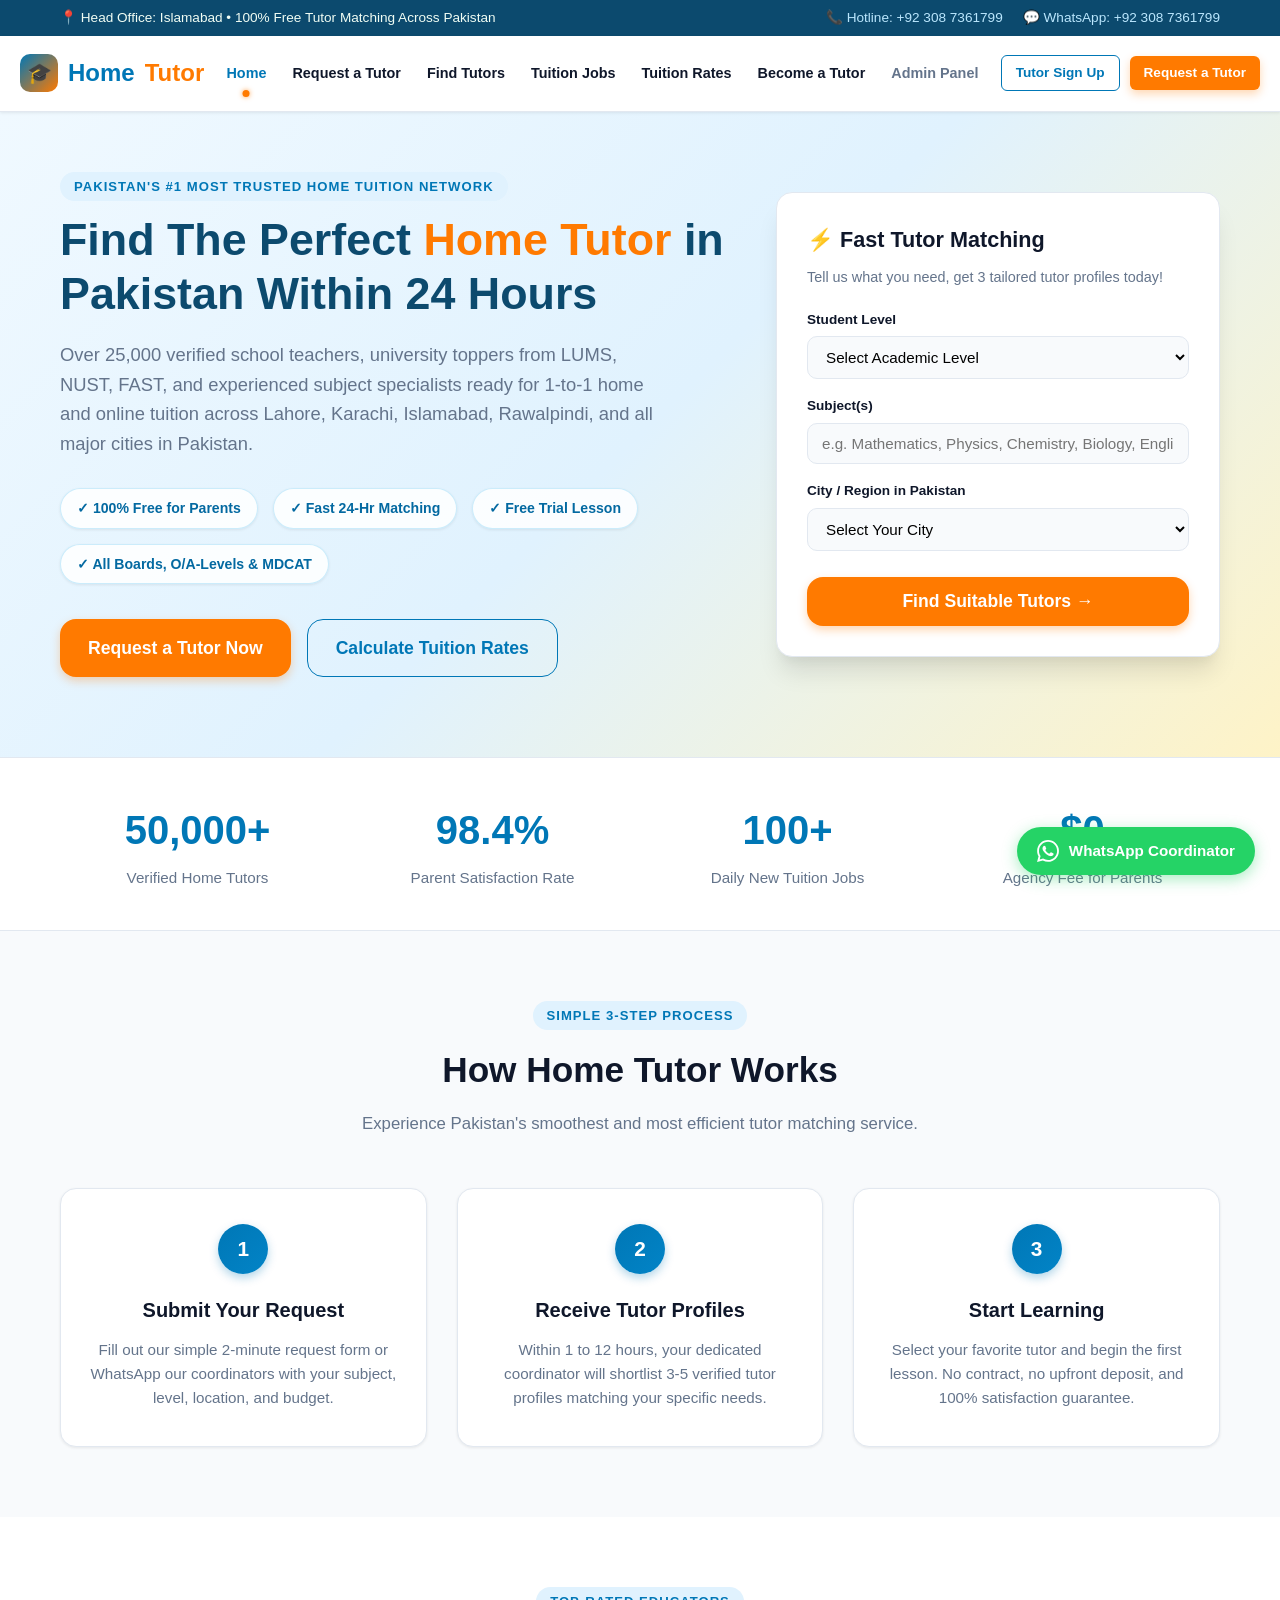
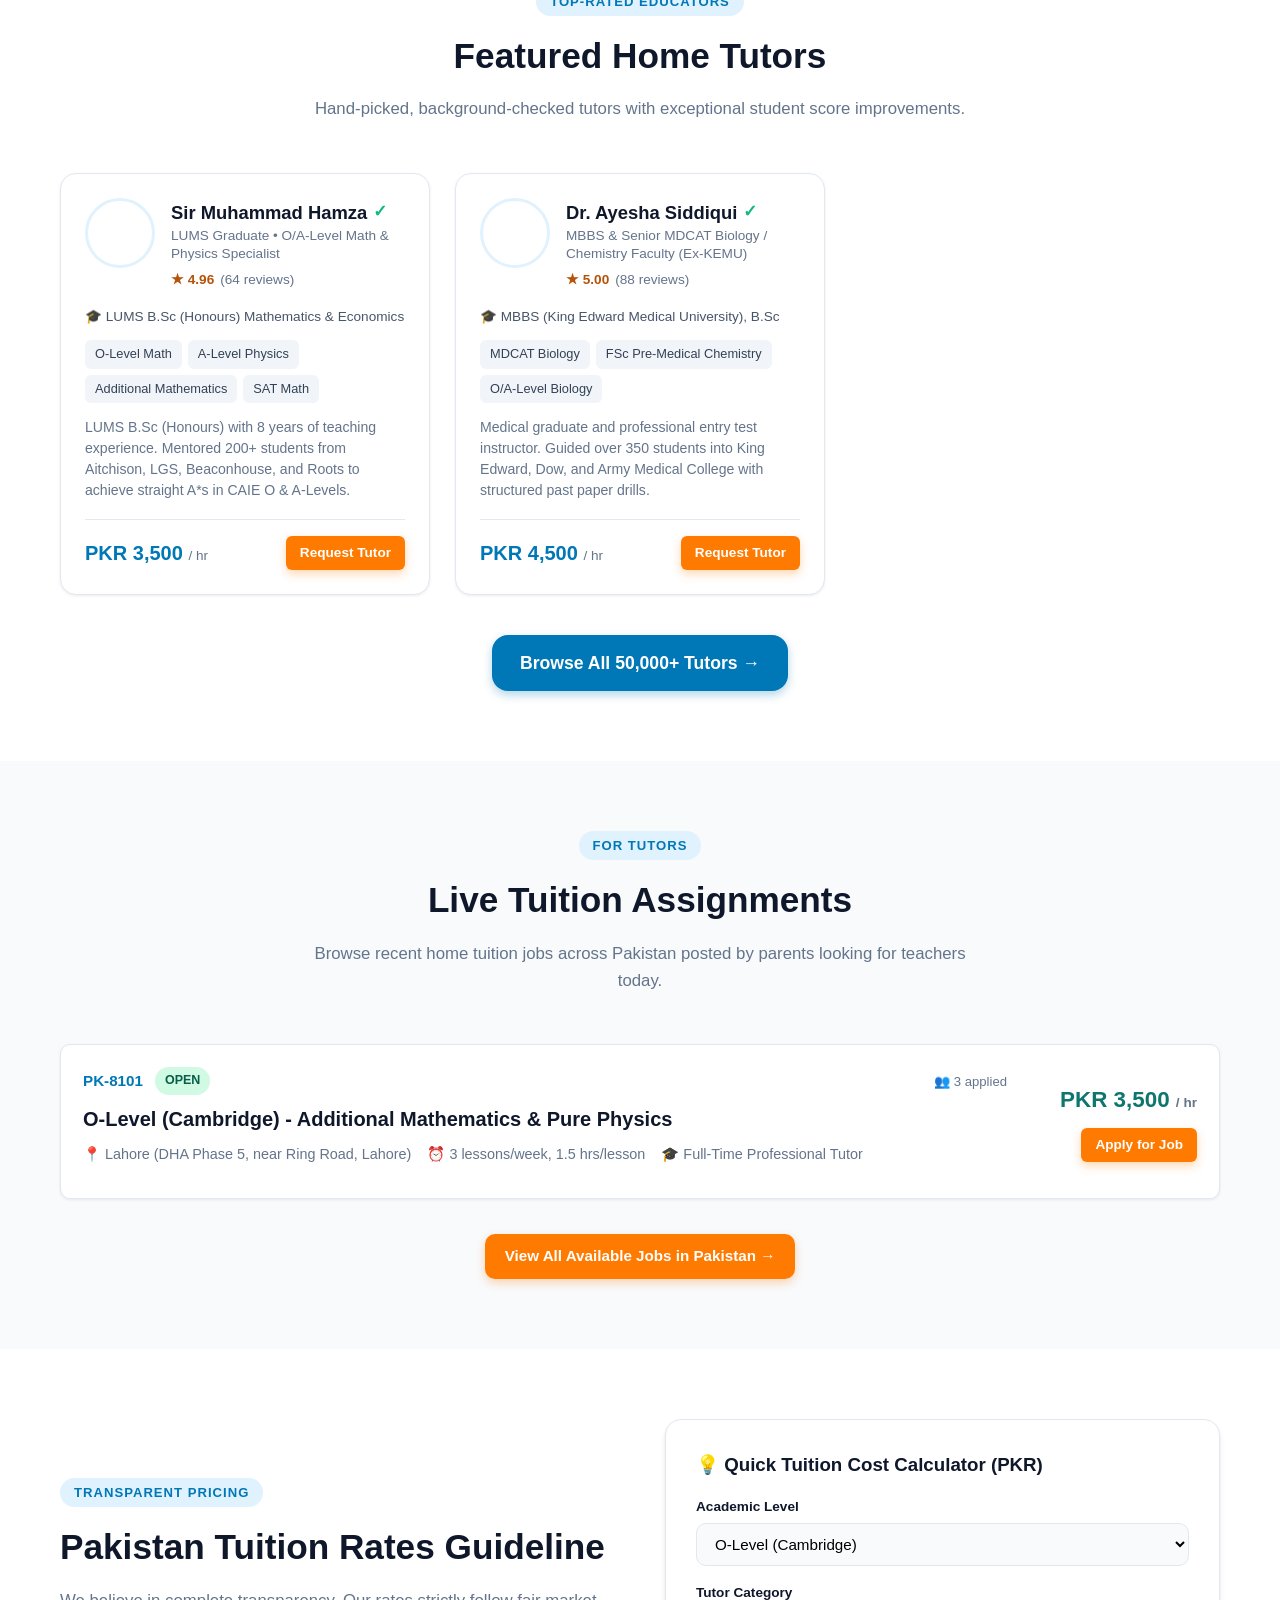
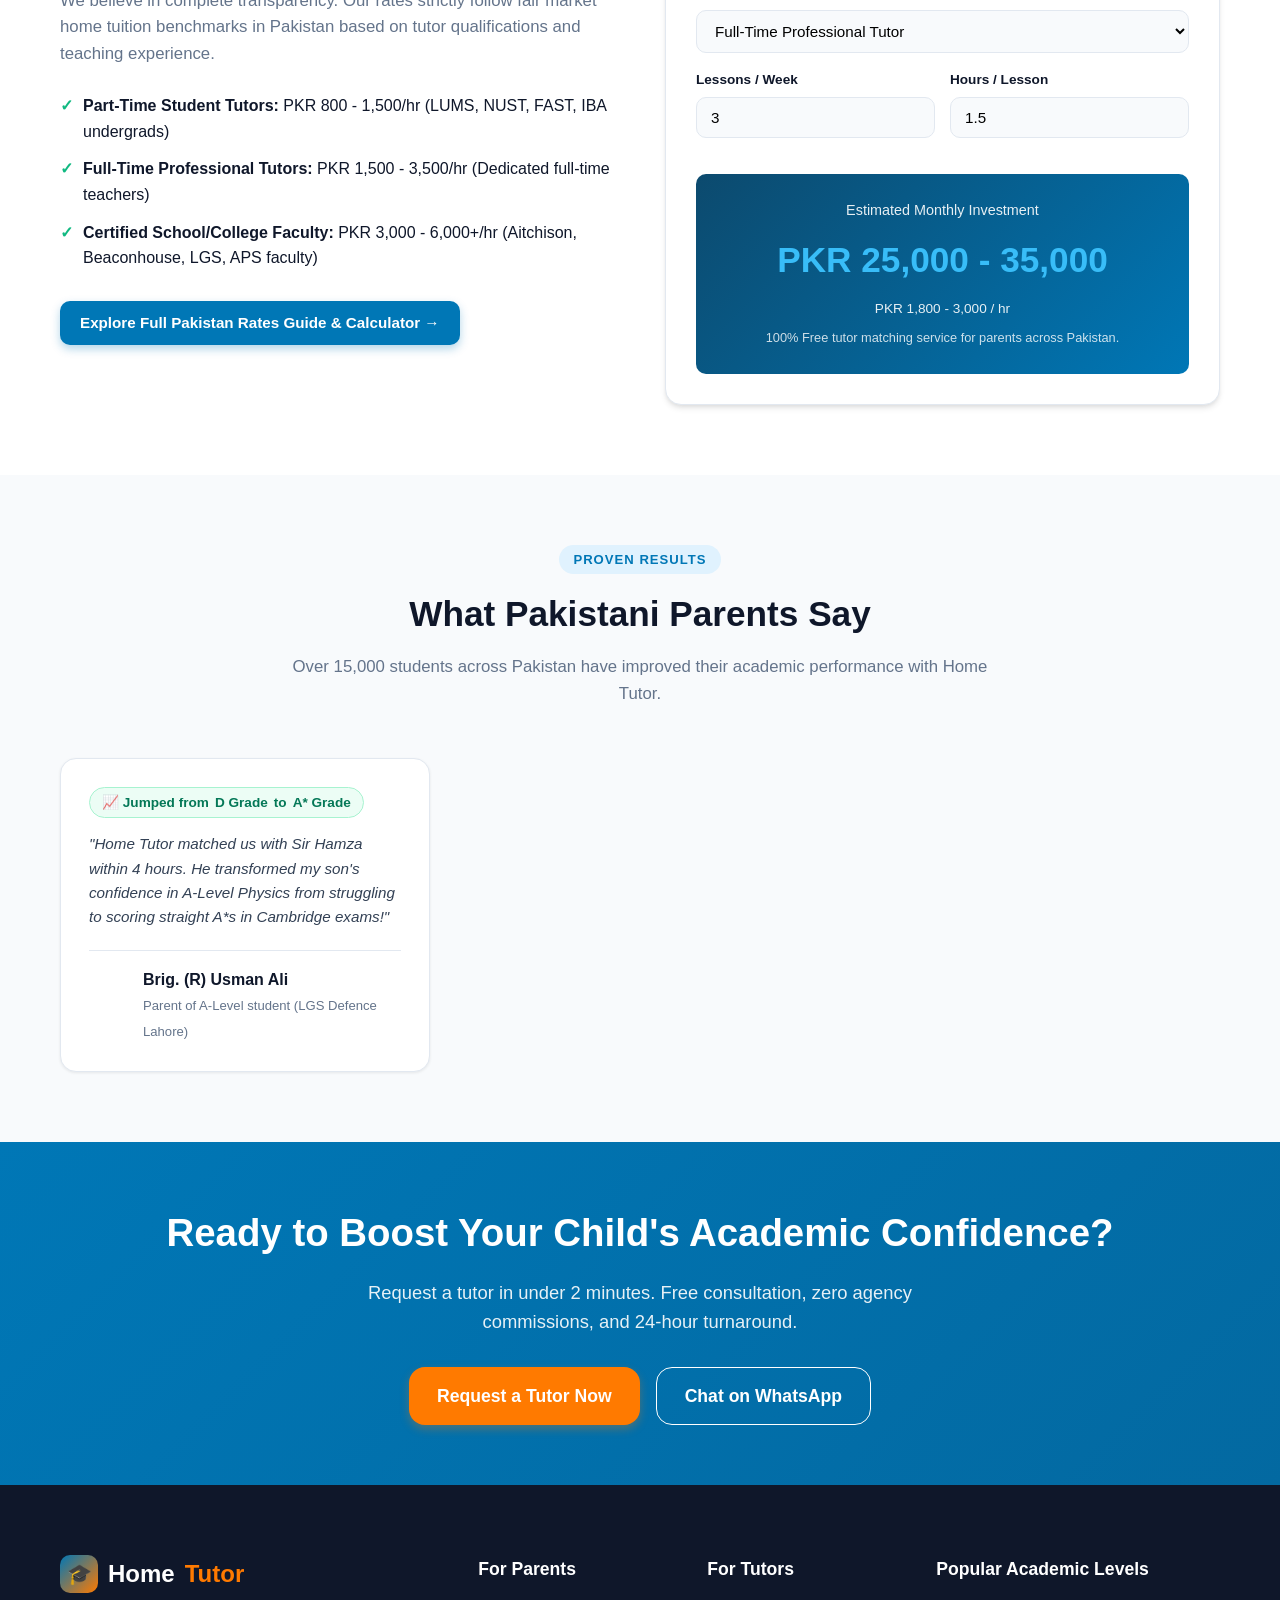
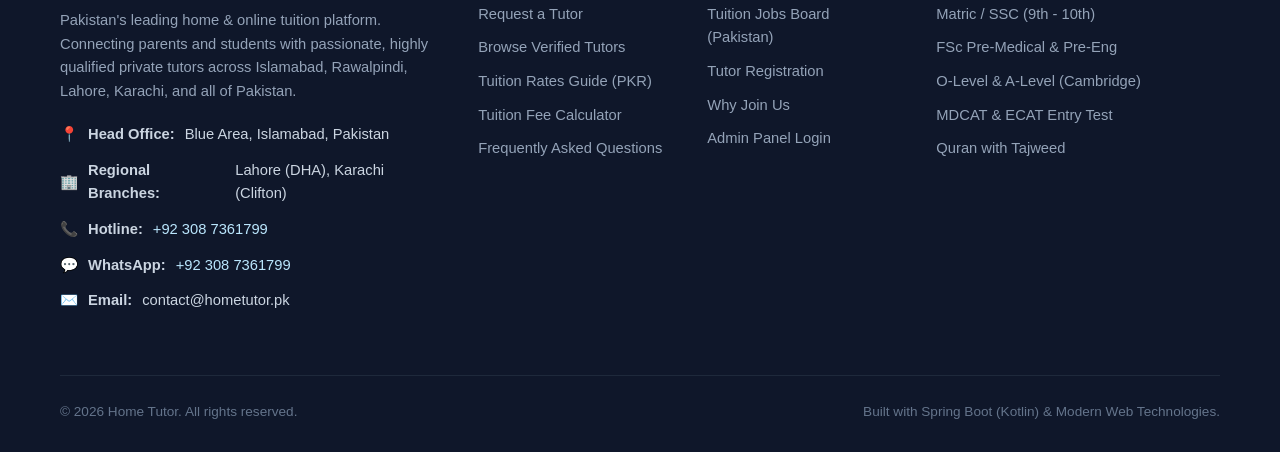
==== index.html @ 40a8350a "intial commit" ====
<!DOCTYPE html>
<html lang="en">
<head>
  <meta charset="UTF-8">
  <meta name="viewport" content="width=device-width, initial-scale=1.0">
  <title>Home Tutor - Pakistan's Leading Home Tuition Platform</title>
  <link rel="stylesheet" href="css/style.css">
  <link rel="stylesheet" href="css/components.css">
  <link rel="stylesheet" href="css/responsive.css">
</head>
<body>

  <!-- Top Notification Bar -->
  <div class="top-bar">
    <div class="container">
      <div class="top-bar-left">
        <span>📍 Head Office: Islamabad • 100% Free Tutor Matching Across Pakistan</span>
      </div>
      <div class="top-bar-right">
        <a href="tel:+923087361799">📞 Hotline: +92 308 7361799</a>
        <a href="https://wa.me/923087361799" target="_blank">💬 WhatsApp: +92 308 7361799</a>
      </div>
    </div>
  </div>

  <!-- Navigation -->
  <nav class="navbar">
    <div class="container">
      <a href="index.html" class="logo">
        <div class="logo-icon">🎓</div>
        Home <span>Tutor</span>
      </a>

      <ul class="nav-menu">
        <li><a href="index.html" class="nav-link active">Home</a></li>
        <li><a href="request-tutor.html" class="nav-link">Request a Tutor</a></li>
        <li><a href="tutors.html" class="nav-link">Find Tutors</a></li>
        <li><a href="assignments.html" class="nav-link">Tuition Jobs</a></li>
        <li><a href="rates.html" class="nav-link">Tuition Rates</a></li>
        <li><a href="become-tutor.html" class="nav-link">Become a Tutor</a></li>
        <li><a href="admin.html" class="nav-link" style="color: #64748b;">Admin Panel</a></li>
        <li class="nav-actions-mobile">
          <a href="request-tutor.html" class="btn btn-primary btn-block">Request a Tutor (Free)</a>
        </li>
      </ul>

      <div class="nav-actions">
        <a href="become-tutor.html" class="btn btn-outline btn-sm">Tutor Sign Up</a>
        <a href="request-tutor.html" class="btn btn-primary btn-sm">Request a Tutor</a>
      </div>

      <button class="hamburger" aria-label="Toggle navigation">
        <span></span>
        <span></span>
        <span></span>
      </button>
    </div>
  </nav>

  <!-- Hero Section -->
  <header class="hero">
    <div class="container">
      <div class="hero-content">
        <div class="section-tag">Pakistan's #1 Most Trusted Home Tuition Network</div>
        <h1>Find The Perfect <mark>Home Tutor</mark> in Pakistan Within 24 Hours</h1>
        <p class="hero-subtitle">
          Over 25,000 verified school teachers, university toppers from LUMS, NUST, FAST, and experienced subject specialists ready for 1-to-1 home and online tuition across Lahore, Karachi, Islamabad, Rawalpindi, and all major cities in Pakistan.
        </p>

        <div class="hero-badges">
          <div class="hero-badge-item">✓ 100% Free for Parents</div>
          <div class="hero-badge-item">✓ Fast 24-Hr Matching</div>
          <div class="hero-badge-item">✓ Free Trial Lesson</div>
          <div class="hero-badge-item">✓ All Boards, O/A-Levels & MDCAT</div>
        </div>

        <div class="hero-actions">
          <a href="request-tutor.html" class="btn btn-primary btn-lg">Request a Tutor Now</a>
          <a href="rates.html" class="btn btn-outline btn-lg">Calculate Tuition Rates</a>
        </div>
      </div>

      <!-- Quick Request Form Widget -->
      <div class="hero-card">
        <h3>⚡ Fast Tutor Matching</h3>
        <p>Tell us what you need, get 3 tailored tutor profiles today!</p>
        
        <form action="request-tutor.html" method="GET">
          <div class="form-group">
            <label for="quickLevel">Student Level</label>
            <select id="quickLevel" name="level" class="form-control" required>
              <option value="" disabled selected>Select Academic Level</option>
              <option value="Primary (Class 1 - 5)">Primary (Class 1 - 5)</option>
              <option value="Middle (Class 6 - 8)">Middle (Class 6 - 8)</option>
              <option value="Matric / SSC (9th - 10th Class)">Matric / SSC (9th - 10th Class)</option>
              <option value="FSc / ICS / I.Com (11th - 12th)">FSc / ICS / I.Com (11th - 12th)</option>
              <option value="O-Level (Cambridge / Edexcel)">O-Level (Cambridge / Edexcel)</option>
              <option value="A-Level (Cambridge / Edexcel)">A-Level (Cambridge / Edexcel)</option>
              <option value="Entry Test (MDCAT / ECAT / NET)">Entry Test (MDCAT / ECAT / NET)</option>
              <option value="Quran, Tajweed & Islamic Studies">Quran, Tajweed & Islamic Studies</option>
            </select>
          </div>

          <div class="form-group">
            <label for="quickSubject">Subject(s)</label>
            <input type="text" id="quickSubject" name="subject" class="form-control" placeholder="e.g. Mathematics, Physics, Chemistry, Biology, English" required />
          </div>

          <div class="form-group">
            <label for="quickRegion">City / Region in Pakistan</label>
            <select id="quickRegion" name="region" class="form-control" required>
              <option value="" disabled selected>Select Your City</option>
              <option value="Lahore">Lahore (DHA, Gulberg, Johar Town, Model Town, Bahria)</option>
              <option value="Islamabad">Islamabad (F-6, F-7, F-8, F-10, F-11, DHA, Bahria)</option>
              <option value="Rawalpindi">Rawalpindi (Bahria Town, Saddar, Satellite Town, Westridge)</option>
              <option value="Karachi">Karachi (Clifton, DHA, Gulshan, PECHS, North Nazimabad)</option>
              <option value="Faisalabad">Faisalabad (Madina Town, Peoples Colony, Kohinoor)</option>
              <option value="Multan">Multan (Cantt, Bosan Road, Gulgasht)</option>
              <option value="Peshawar">Peshawar (Hayatabad, University Town, Cantt)</option>
              <option value="Online">Online Tuition (Anywhere in Pakistan / Overseas)</option>
            </select>
          </div>

          <button type="submit" class="btn btn-primary btn-block btn-lg" style="margin-top: 10px;">
            Find Suitable Tutors →
          </button>
        </form>
      </div>
    </div>
  </header>

  <!-- Statistics Counters -->
  <section class="stats-strip">
    <div class="container">
      <div class="stats-grid">
        <div class="stat-item">
          <h2>50,000+</h2>
          <p>Verified Home Tutors</p>
        </div>
        <div class="stat-item">
          <h2>98.4%</h2>
          <p>Parent Satisfaction Rate</p>
        </div>
        <div class="stat-item">
          <h2>100+</h2>
          <p>Daily New Tuition Jobs</p>
        </div>
        <div class="stat-item">
          <h2>$0</h2>
          <p>Agency Fee for Parents</p>
        </div>
      </div>
    </div>
  </section>

  <!-- How It Works Section -->
  <section class="section">
    <div class="container">
      <div class="section-header">
        <span class="section-tag">Simple 3-Step Process</span>
        <h2 class="section-title">How Home Tutor Works</h2>
        <p class="section-desc">Experience Pakistan's smoothest and most efficient tutor matching service.</p>
      </div>

      <div class="steps-grid">
        <div class="step-card">
          <div class="step-number">1</div>
          <h3>Submit Your Request</h3>
          <p>Fill out our simple 2-minute request form or WhatsApp our coordinators with your subject, level, location, and budget.</p>
        </div>

        <div class="step-card">
          <div class="step-number">2</div>
          <h3>Receive Tutor Profiles</h3>
          <p>Within 1 to 12 hours, your dedicated coordinator will shortlist 3-5 verified tutor profiles matching your specific needs.</p>
        </div>

        <div class="step-card">
          <div class="step-number">3</div>
          <h3>Start Learning</h3>
          <p>Select your favorite tutor and begin the first lesson. No contract, no upfront deposit, and 100% satisfaction guarantee.</p>
        </div>
      </div>
    </div>
  </section>

  <!-- Featured Top Tutors -->
  <section class="section" style="background: var(--bg-white);">
    <div class="container">
      <div class="section-header">
        <span class="section-tag">Top-Rated Educators</span>
        <h2 class="section-title">Featured Home Tutors</h2>
        <p class="section-desc">Hand-picked, background-checked tutors with exceptional student score improvements.</p>
      </div>

      <div class="tutor-grid" id="tutorsGrid">
        <!-- Loaded dynamically from api.js / Spring Boot backend -->
      </div>

      <div style="text-align: center; margin-top: 40px;">
        <a href="tutors.html" class="btn btn-blue btn-lg">Browse All 50,000+ Tutors →</a>
      </div>
    </div>
  </section>

  <!-- Live Tuition Assignments Preview -->
  <section class="section">
    <div class="container">
      <div class="section-header">
        <span class="section-tag">For Tutors</span>
        <h2 class="section-title">Live Tuition Assignments</h2>
        <p class="section-desc">Browse recent home tuition jobs across Pakistan posted by parents looking for teachers today.</p>
      </div>

      <div class="assignment-grid" id="assignmentsContainer">
        <!-- Loaded dynamically from api.js / Spring Boot backend -->
      </div>

      <div style="text-align: center; margin-top: 35px;">
        <a href="assignments.html" class="btn btn-primary">View All Available Jobs in Pakistan →</a>
      </div>
    </div>
  </section>

  <!-- Tuition Rates Overview & Calculator Promo -->
  <section class="section" style="background: var(--bg-white);">
    <div class="container">
      <div style="display: grid; grid-template-columns: 1fr 1fr; gap: 50px; align-items: center;">
        <div>
          <span class="section-tag">Transparent Pricing</span>
          <h2 class="section-title" style="text-align: left;">Pakistan Tuition Rates Guideline</h2>
          <p class="section-desc" style="text-align: left; margin-bottom: 25px;">
            We believe in complete transparency. Our rates strictly follow fair market home tuition benchmarks in Pakistan based on tutor qualifications and teaching experience.
          </p>
          <ul style="list-style: none; margin-bottom: 30px;">
            <li style="margin-bottom: 12px; display: flex; gap: 10px;">
              <span style="color: var(--accent-green); font-weight: bold;">✓</span>
              <div><strong>Part-Time Student Tutors:</strong> PKR 800 - 1,500/hr (LUMS, NUST, FAST, IBA undergrads)</div>
            </li>
            <li style="margin-bottom: 12px; display: flex; gap: 10px;">
              <span style="color: var(--accent-green); font-weight: bold;">✓</span>
              <div><strong>Full-Time Professional Tutors:</strong> PKR 1,500 - 3,500/hr (Dedicated full-time teachers)</div>
            </li>
            <li style="margin-bottom: 12px; display: flex; gap: 10px;">
              <span style="color: var(--accent-green); font-weight: bold;">✓</span>
              <div><strong>Certified School/College Faculty:</strong> PKR 3,000 - 6,000+/hr (Aitchison, Beaconhouse, LGS, APS faculty)</div>
            </li>
          </ul>
          <a href="rates.html" class="btn btn-blue">Explore Full Pakistan Rates Guide & Calculator →</a>
        </div>

        <div class="calc-card">
          <h3 style="margin-bottom: 16px;">💡 Quick Tuition Cost Calculator (PKR)</h3>
          <form id="rateCalcForm">
            <div class="form-group">
              <label>Academic Level</label>
              <select id="calcLevel" class="form-control">
                <option value="Primary (Class 1 - 5)">Primary (Class 1 - 5)</option>
                <option value="Middle (Class 6 - 8)">Middle (Class 6 - 8)</option>
                <option value="Matric / SSC (9th - 10th Class)">Matric / SSC (9th - 10th)</option>
                <option value="FSc / ICS / I.Com (11th - 12th)">FSc / ICS (11th - 12th)</option>
                <option value="O-Level (Cambridge / Edexcel)" selected>O-Level (Cambridge)</option>
                <option value="A-Level (Cambridge / Edexcel)">A-Level (Cambridge)</option>
                <option value="Entry Test (MDCAT / ECAT / NET)">Entry Test (MDCAT / ECAT)</option>
              </select>
            </div>

            <div class="form-group">
              <label>Tutor Category</label>
              <select id="calcTutorType" class="form-control">
                <option value="PART_TIME">Part-Time / Student Tutor (LUMS/NUST)</option>
                <option value="FULL_TIME" selected>Full-Time Professional Tutor</option>
                <option value="MOE_EX_CURRENT">Certified School/College Teacher</option>
              </select>
            </div>

            <div style="display: grid; grid-template-columns: 1fr 1fr; gap: 15px;">
              <div class="form-group">
                <label>Lessons / Week</label>
                <input type="number" id="calcLessons" class="form-control" value="3" min="1" max="7" />
              </div>
              <div class="form-group">
                <label>Hours / Lesson</label>
                <input type="number" id="calcHours" class="form-control" value="1.5" step="0.5" min="1" max="4" />
              </div>
            </div>

            <div class="calc-result-box">
              <div style="font-size: 0.9rem; opacity: 0.9;">Estimated Monthly Investment</div>
              <div class="calc-price" id="resMonthlyCost">PKR 25,000 - 35,000</div>
              <div style="font-size: 0.85rem; opacity: 0.9;" id="resHourlyRate">Hourly: PKR 2,000 - 3,000 / hr</div>
              <div style="font-size: 0.8rem; margin-top: 8px; opacity: 0.8;" id="resRecommendation">100% Free tutor matching service for parents across Pakistan.</div>
            </div>
          </form>
        </div>
      </div>
    </div>
  </section>

  <!-- Testimonials Section -->
  <section class="section">
    <div class="container">
      <div class="section-header">
        <span class="section-tag">Proven Results</span>
        <h2 class="section-title">What Pakistani Parents Say</h2>
        <p class="section-desc">Over 15,000 students across Pakistan have improved their academic performance with Home Tutor.</p>
      </div>

      <div class="testimonial-grid" id="testimonialsContainer">
        <!-- Rendered dynamically -->
      </div>
    </div>
  </section>

  <!-- Call to action banner -->
  <section class="cta-banner">
    <div class="container">
      <h2>Ready to Boost Your Child's Academic Confidence?</h2>
      <p>Request a tutor in under 2 minutes. Free consultation, zero agency commissions, and 24-hour turnaround.</p>
      <div class="btn-group">
        <a href="request-tutor.html" class="btn btn-primary btn-lg">Request a Tutor Now</a>
        <a href="https://wa.me/923087361799" target="_blank" class="btn btn-outline btn-lg" style="color: white; border-color: white;">Chat on WhatsApp</a>
      </div>
    </div>
  </section>

  <!-- Footer -->
  <footer>
    <div class="container">
      <div class="footer-grid">
        <div class="footer-col">
          <a href="index.html" class="logo" style="color: white; margin-bottom: 16px;">
            <div class="logo-icon">🎓</div>
            Home <span>Tutor</span>
          </a>
          <p style="color: #94a3b8; margin-bottom: 20px;">
            Pakistan's leading home & online tuition platform. Connecting parents and students with passionate, highly qualified private tutors across Islamabad, Rawalpindi, Lahore, Karachi, and all of Pakistan.
          </p>
          <div class="footer-contact-info">
            <p>📍 <strong>Head Office:</strong> Blue Area, Islamabad, Pakistan</p>
            <p>🏢 <strong>Regional Branches:</strong> Lahore (DHA), Karachi (Clifton)</p>
            <p>📞 <strong>Hotline:</strong> <a href="tel:+923087361799" style="color: #bae6fd;">+92 308 7361799</a></p>
            <p>💬 <strong>WhatsApp:</strong> <a href="https://wa.me/923087361799" target="_blank" style="color: #bae6fd;">+92 308 7361799</a></p>
            <p>✉️ <strong>Email:</strong> contact@hometutor.pk</p>
          </div>
        </div>

        <div class="footer-col">
          <h4>For Parents</h4>
          <ul>
            <li><a href="request-tutor.html">Request a Tutor</a></li>
            <li><a href="tutors.html">Browse Verified Tutors</a></li>
            <li><a href="rates.html">Tuition Rates Guide (PKR)</a></li>
            <li><a href="rates.html">Tuition Fee Calculator</a></li>
            <li><a href="index.html#faq">Frequently Asked Questions</a></li>
          </ul>
        </div>

        <div class="footer-col">
          <h4>For Tutors</h4>
          <ul>
            <li><a href="assignments.html">Tuition Jobs Board (Pakistan)</a></li>
            <li><a href="become-tutor.html">Tutor Registration</a></li>
            <li><a href="become-tutor.html#benefits">Why Join Us</a></li>
            <li><a href="admin.html">Admin Panel Login</a></li>
          </ul>
        </div>

        <div class="footer-col">
          <h4>Popular Academic Levels</h4>
          <ul>
            <li><a href="tutors.html?level=Matric">Matric / SSC (9th - 10th)</a></li>
            <li><a href="tutors.html?level=FSc">FSc Pre-Medical & Pre-Eng</a></li>
            <li><a href="tutors.html?level=O-Level">O-Level & A-Level (Cambridge)</a></li>
            <li><a href="tutors.html?level=MDCAT">MDCAT & ECAT Entry Test</a></li>
            <li><a href="tutors.html?level=Quran">Quran with Tajweed</a></li>
          </ul>
        </div>
      </div>

      <div class="footer-bottom">
        <p>&copy; 2026 Home Tutor. All rights reserved.</p>
        <p>Built with Spring Boot (Kotlin) & Modern Web Technologies.</p>
      </div>
    </div>
  </footer>

  <!-- Floating WhatsApp CTA -->
  <a href="https://wa.me/923087361799" target="_blank" class="whatsapp-float" title="Chat with Tuition Coordinator">
    <svg width="22" height="22" viewBox="0 0 24 24" fill="currentColor">
      <path d="M.057 24l1.687-6.163c-1.041-1.804-1.588-3.849-1.587-5.946.003-6.556 5.338-11.891 11.893-11.891 3.181.001 6.167 1.24 8.413 3.488 2.245 2.248 3.481 5.236 3.48 8.414-.003 6.557-5.338 11.892-11.893 11.892-1.99-.001-3.951-.5-5.688-1.448l-6.305 1.654zm6.597-3.807c1.676.995 3.276 1.591 5.392 1.592 5.448 0 9.886-4.434 9.889-9.885.002-5.462-4.415-9.89-9.881-9.892-5.452 0-9.887 4.434-9.889 9.884-.001 2.225.651 3.891 1.746 5.634l-.999 3.648 3.742-.981zm11.387-5.464c-.074-.124-.272-.198-.57-.347-.297-.149-1.758-.868-2.031-.967-.272-.099-.47-.149-.669.149-.198.297-.768.967-.941 1.165-.173.198-.347.223-.644.074-.297-.149-1.255-.462-2.39-1.475-.883-.788-1.48-1.761-1.653-2.059-.173-.297-.018-.458.13-.606.134-.133.297-.347.446-.521.151-.172.2-.296.3-.495.099-.198.05-.372-.025-.521-.075-.148-.669-1.611-.916-2.206-.242-.579-.487-.501-.669-.51l-.57-.01c-.198 0-.52.074-.792.372s-1.04 1.016-1.04 2.479 1.065 2.876 1.213 3.074c.149.198 2.095 3.2 5.076 4.487.709.306 1.263.489 1.694.626.712.226 1.36.194 1.872.118.571-.085 1.758-.719 2.006-1.413.248-.695.248-1.29.173-1.414z"/>
    </svg>
    <span>WhatsApp Coordinator</span>
  </a>

  <!-- Tutor Request Modal -->
  <div class="modal-overlay" id="tutorModal">
    <div class="modal-content">
      <button class="modal-close" aria-label="Close modal">×</button>
      <div style="display: flex; gap: 16px; align-items: center; margin-bottom: 20px;">
        <img id="modalTutorAvatar" src="" alt="Tutor" style="width: 60px; height: 60px; border-radius: 50%; object-fit: cover;" />
        <div>
          <h3 id="modalTutorName">Tutor Name</h3>
          <p id="modalTutorTitle" style="font-size: 0.85rem; color: var(--text-muted);"></p>
          <p id="modalTutorRate" style="font-weight: 700; color: var(--primary);"></p>
        </div>
      </div>

      <form id="modalRequestForm">
        <input type="hidden" id="modalTutorId" />
        <div class="form-group">
          <label>Your Name (Parent)</label>
          <input type="text" id="modalParentName" class="form-control" required placeholder="e.g. Mrs. Stephanie Tan" />
        </div>
        <div class="form-group">
          <label>Phone Number / WhatsApp</label>
          <input type="tel" id="modalParentPhone" class="form-control" required placeholder="e.g. +65 9123 4567" />
        </div>
        <div class="form-group">
          <label>Email Address</label>
          <input type="email" id="modalParentEmail" class="form-control" placeholder="e.g. parent@gmail.com" />
        </div>
        <div style="display: grid; grid-template-columns: 1fr 1fr; gap: 12px;">
          <div class="form-group">
            <label>Student Level</label>
            <input type="text" id="modalStudentLevel" class="form-control" required placeholder="e.g. Secondary 3" />
          </div>
          <div class="form-group">
            <label>Subject</label>
            <input type="text" id="modalSubjects" class="form-control" required placeholder="e.g. Pure Physics" />
          </div>
        </div>
        <div class="form-group">
          <label>City & Area in Pakistan</label>
          <input type="text" id="modalLocation" class="form-control" required placeholder="e.g. DHA Phase 5, Lahore or F-10, Islamabad" />
        </div>
        <button type="submit" class="btn btn-primary btn-block btn-lg" style="margin-top: 15px;">
          Confirm & Request Tutor
        </button>
      </form>
    </div>
  </div>

  <script src="js/api.js"></script>
  <script src="js/main.js"></script>
  <script src="js/rates.js"></script>
  <script>
    document.addEventListener('DOMContentLoaded', async () => {
      // Load featured tutors (first 3) with XSS escaping
      const tutors = await api.getTutors();
      const featured = tutors.slice(0, 3);
      const container = document.getElementById('tutorsGrid');
      if (container) {
        container.innerHTML = featured.map(tutor => `
          <div class="tutor-card">
            <div class="tutor-header">
              <img src="${escapeHtml(tutor.avatarUrl)}" alt="${escapeHtml(tutor.name)}" class="tutor-avatar" onerror="this.src='https://images.unsplash.com/photo-1534528741775-53994a69daeb?auto=format&fit=crop&w=400&q=80'" />
              <div class="tutor-info">
                <h3>${escapeHtml(tutor.name)} ${tutor.verified ? '<span class="verified-icon">✓</span>' : ''}</h3>
                <p class="tutor-title">${escapeHtml(tutor.title)}</p>
                <div class="tutor-rating">
                  <span>★ ${Number(tutor.rating).toFixed(2)}</span>
                  <span style="color: var(--text-muted); font-weight: normal;">(${Number(tutor.reviewCount)} reviews)</span>
                </div>
              </div>
            </div>
            <div style="font-size: 0.85rem; color: #475569; margin-bottom: 12px;">
              🎓 ${escapeHtml(tutor.education)}
            </div>
            <div class="tutor-tags">
              ${tutor.subjects.map(s => `<span class="tutor-tag">${escapeHtml(s)}</span>`).join('')}
            </div>
            <p class="tutor-bio">${escapeHtml(tutor.bio)}</p>
            <div class="tutor-footer">
              <div class="tutor-rate">PKR ${Number(tutor.hourlyRate).toLocaleString()} <span>/ hr</span></div>
              <a href="request-tutor.html?tutor=${Number(tutor.id)}" class="btn btn-primary btn-sm">Request Tutor</a>
            </div>
          </div>
        `).join('');
      }

      // Load 3 recent assignments with XSS escaping
      const assignments = await api.getAssignments();
      const recentJobs = assignments.slice(0, 3);
      const jobContainer = document.getElementById('assignmentsContainer');
      if (jobContainer) {
        jobContainer.innerHTML = recentJobs.map(a => `
          <div class="assignment-card">
            <div class="assignment-main">
              <div class="assignment-header">
                <span class="assignment-code">${escapeHtml(a.code)}</span>
                <span class="badge badge-green">OPEN</span>
                <span style="font-size: 0.82rem; color: var(--text-muted); margin-left: auto;">
                  👥 ${Number(a.applicationsCount || 0)} applied
                </span>
              </div>
              <h3 class="assignment-title">${escapeHtml(a.level)} - ${escapeHtml(a.subject)}</h3>
              <div class="assignment-details">
                <div class="assignment-detail-item">📍 ${escapeHtml(a.region)} (${escapeHtml(a.locationDetail || 'Near Main Area')})</div>
                <div class="assignment-detail-item">⏰ ${escapeHtml(a.frequency)}</div>
                <div class="assignment-detail-item">🎓 ${escapeHtml(formatTutorType(a.preferredTutorType))}</div>
              </div>
            </div>
            <div class="assignment-action">
              <div class="assignment-rate-display">PKR ${Number(a.ratePerHour).toLocaleString()} <span style="font-size: 0.85rem; color: var(--text-muted);">/ hr</span></div>
              <a href="assignments.html" class="btn btn-primary btn-sm">Apply for Job</a>
            </div>
          </div>
        `).join('');
      }

      // Load Testimonials with XSS escaping
      const reviews = await api.getTestimonials();
      const testContainer = document.getElementById('testimonialsContainer');
      if (testContainer) {
        testContainer.innerHTML = reviews.map(r => `
          <div class="testimonial-card">
            <div class="grade-jump-pill">
              📈 Jumped from <strong>${escapeHtml(r.beforeGrade)}</strong> to <strong>${escapeHtml(r.afterGrade)}</strong>
            </div>
            <p class="review-quote">"${escapeHtml(r.reviewText)}"</p>
            <div class="reviewer-profile">
              <img src="${escapeHtml(r.avatarUrl)}" alt="${escapeHtml(r.clientName)}" class="reviewer-avatar" onerror="this.src='https://images.unsplash.com/photo-1544005313-94ddf0286df2?auto=format&fit=crop&w=200&q=80'" />
              <div>
                <strong style="color: var(--text-dark); display: block;">${escapeHtml(r.clientName)}</strong>
                <span style="font-size: 0.82rem; color: var(--text-muted);">${escapeHtml(r.role)}</span>
              </div>
            </div>
          </div>
        `).join('');
      }
    });
  </script>
</body>
</html>
---- css/style.css ----
/* SmileTutor-inspired Home Tuition Agency Stylesheet */
:root {
  --primary: #0077b6;
  --primary-hover: #023e8a;
  --primary-light: #e0f2fe;
  --secondary: #ff7a00;
  --secondary-hover: #e06900;
  --accent-green: #10b981;
  --accent-green-light: #d1fae5;
  --accent-yellow: #f59e0b;
  --text-dark: #0f172a;
  --text-muted: #64748b;
  --text-light: #94a3b8;
  --bg-white: #ffffff;
  --bg-light: #f8fafc;
  --bg-alt: #f1f5f9;
  --border-color: #e2e8f0;
  --shadow-sm: 0 1px 3px rgba(0, 0, 0, 0.08);
  --shadow-md: 0 4px 6px -1px rgba(0, 0, 0, 0.1), 0 2px 4px -1px rgba(0, 0, 0, 0.06);
  --shadow-lg: 0 10px 15px -3px rgba(0, 0, 0, 0.1), 0 4px 6px -2px rgba(0, 0, 0, 0.05);
  --shadow-xl: 0 20px 25px -5px rgba(0, 0, 0, 0.1), 0 10px 10px -5px rgba(0, 0, 0, 0.04);
  --radius-sm: 6px;
  --radius-md: 10px;
  --radius-lg: 16px;
  --radius-full: 9999px;
  --transition: all 0.25s ease-in-out;
  --font-family: -apple-system, BlinkMacSystemFont, "Segoe UI", Roboto, "Helvetica Neue", Arial, sans-serif;
}

* {
  box-sizing: border-box;
  margin: 0;
  padding: 0;
}

body {
  font-family: var(--font-family);
  background-color: var(--bg-light);
  color: var(--text-dark);
  line-height: 1.6;
  -webkit-font-smoothing: antialiased;
}

a {
  color: var(--primary);
  text-decoration: none;
  transition: var(--transition);
}

a:hover {
  color: var(--primary-hover);
}

img {
  max-width: 100%;
  display: block;
}

.container {
  width: 100%;
  max-width: 1200px;
  margin: 0 auto;
  padding: 0 20px;
}

/* Top Notification / Hotline Bar */
.top-bar {
  background-color: #0c4a6e;
  color: #f0fdf4;
  font-size: 0.85rem;
  padding: 7px 0;
}

.top-bar .container {
  display: flex;
  justify-content: space-between;
  align-items: center;
  flex-wrap: wrap;
  gap: 10px;
}

.top-bar-left span {
  display: inline-flex;
  align-items: center;
  gap: 6px;
}

.top-bar-right {
  display: flex;
  align-items: center;
  gap: 20px;
}

.top-bar-right a {
  color: #bae6fd;
  display: inline-flex;
  align-items: center;
  gap: 6px;
}

.top-bar-right a:hover {
  color: #ffffff;
}

/* Main Navigation */
.navbar {
  background-color: var(--bg-white);
  border-bottom: 1px solid var(--border-color);
  position: sticky;
  top: 0;
  z-index: 100;
  box-shadow: var(--shadow-sm);
}

.navbar .container {
  display: flex;
  justify-content: space-between;
  align-items: center;
  height: 75px;
  max-width: 1280px;
}

.logo {
  display: flex;
  align-items: center;
  gap: 10px;
  font-size: 1.5rem;
  font-weight: 800;
  color: var(--primary);
  text-decoration: none;
}

.logo span {
  color: var(--secondary);
}

.logo-icon {
  width: 38px;
  height: 38px;
  background: linear-gradient(135deg, var(--primary) 0%, var(--secondary) 100%);
  border-radius: 10px;
  display: flex;
  align-items: center;
  justify-content: center;
  color: white;
  font-size: 1.25rem;
}

.nav-menu {
  display: flex;
  list-style: none;
  align-items: center;
  gap: 14px;
  white-space: nowrap;
  flex-wrap: nowrap;
}

.nav-menu li {
  white-space: nowrap;
  flex-shrink: 0;
}

.nav-link {
  position: relative;
  color: var(--text-dark);
  font-weight: 600;
  font-size: 0.90rem;
  padding: 8px 6px;
  white-space: nowrap;
  display: inline-flex;
  align-items: center;
  justify-content: center;
  text-decoration: none;
  transition: color var(--transition);
}

.nav-link:hover {
  color: var(--primary);
  background-color: transparent;
}

.nav-link.active {
  color: var(--primary);
  background-color: transparent;
  font-weight: 700;
}

/* Selected Tab Indication with Dot */
.nav-link.active::after {
  content: '';
  position: absolute;
  bottom: -4px;
  left: 50%;
  transform: translateX(-50%);
  width: 7px;
  height: 7px;
  background-color: var(--secondary);
  border-radius: 50%;
  box-shadow: 0 0 5px rgba(255, 122, 0, 0.7);
}

.nav-actions-mobile {
  display: none !important;
}

.nav-actions {
  display: flex;
  align-items: center;
  gap: 10px;
  white-space: nowrap;
  flex-shrink: 0;
}

/* Buttons */
.btn {
  display: inline-flex;
  align-items: center;
  justify-content: center;
  gap: 8px;
  font-weight: 600;
  font-size: 0.95rem;
  padding: 10px 20px;
  border-radius: var(--radius-md);
  border: none;
  cursor: pointer;
  transition: var(--transition);
  text-decoration: none;
}

.btn-primary {
  background-color: var(--secondary);
  color: white;
  box-shadow: 0 4px 10px rgba(255, 122, 0, 0.3);
}

.btn-primary:hover {
  background-color: var(--secondary-hover);
  color: white;
  transform: translateY(-2px);
  box-shadow: 0 6px 14px rgba(255, 122, 0, 0.4);
}

.btn-blue {
  background-color: var(--primary);
  color: white;
  box-shadow: 0 4px 10px rgba(0, 119, 182, 0.3);
}

.btn-blue:hover {
  background-color: var(--primary-hover);
  color: white;
  transform: translateY(-2px);
}

.btn-outline {
  background-color: transparent;
  color: var(--primary);
  border: 1.5px solid var(--primary);
}

.btn-outline:hover {
  background-color: var(--primary);
  color: white;
}

.btn-sm {
  padding: 6px 14px;
  font-size: 0.85rem;
  border-radius: var(--radius-sm);
}

.btn-lg {
  padding: 14px 28px;
  font-size: 1.1rem;
  border-radius: var(--radius-lg);
}

.btn-block {
  width: 100%;
}

/* Hero Section */
.hero {
  background: linear-gradient(135deg, #f0f9ff 0%, #e0f2fe 50%, #fef3c7 100%);
  padding: 60px 0 80px;
  position: relative;
  overflow: hidden;
}

.hero .container {
  display: grid;
  grid-template-columns: 1.2fr 0.8fr;
  gap: 50px;
  align-items: center;
}

.hero-content h1 {
  font-size: 2.8rem;
  font-weight: 800;
  color: #0c4a6e;
  line-height: 1.2;
  margin-bottom: 20px;
}

.hero-content h1 mark {
  background: transparent;
  color: var(--secondary);
  position: relative;
}

.hero-subtitle {
  font-size: 1.15rem;
  color: var(--text-muted);
  margin-bottom: 30px;
  max-width: 600px;
}

.hero-badges {
  display: flex;
  flex-wrap: wrap;
  gap: 15px;
  margin-bottom: 35px;
}

.hero-badge-item {
  display: inline-flex;
  align-items: center;
  gap: 8px;
  background: rgba(255, 255, 255, 0.85);
  padding: 8px 16px;
  border-radius: var(--radius-full);
  font-size: 0.88rem;
  font-weight: 600;
  color: #0369a1;
  box-shadow: var(--shadow-sm);
  border: 1px solid rgba(14, 165, 233, 0.2);
}

.hero-actions {
  display: flex;
  gap: 16px;
  flex-wrap: wrap;
}

/* Hero Card Widget (Quick Request Card) */
.hero-card {
  background: var(--bg-white);
  padding: 30px;
  border-radius: var(--radius-lg);
  box-shadow: var(--shadow-xl);
  border: 1px solid var(--border-color);
}

.hero-card h3 {
  font-size: 1.35rem;
  font-weight: 700;
  color: var(--text-dark);
  margin-bottom: 8px;
}

.hero-card p {
  color: var(--text-muted);
  font-size: 0.9rem;
  margin-bottom: 20px;
}

.form-group {
  margin-bottom: 16px;
}

.form-group label {
  display: block;
  font-size: 0.85rem;
  font-weight: 600;
  color: var(--text-dark);
  margin-bottom: 6px;
}

.form-control {
  width: 100%;
  padding: 11px 14px;
  font-size: 0.95rem;
  border: 1px solid var(--border-color);
  border-radius: var(--radius-md);
  outline: none;
  background-color: var(--bg-light);
  font-family: inherit;
  transition: var(--transition);
}

.form-control:focus {
  border-color: var(--primary);
  background-color: var(--bg-white);
  box-shadow: 0 0 0 3px rgba(0, 119, 182, 0.15);
}

select.form-control {
  cursor: pointer;
}

/* Section Header */
.section {
  padding: 70px 0;
}

.section-header {
  text-align: center;
  max-width: 700px;
  margin: 0 auto 50px;
}

.section-tag {
  display: inline-block;
  font-size: 0.82rem;
  font-weight: 700;
  text-transform: uppercase;
  letter-spacing: 1px;
  color: var(--primary);
  background-color: var(--primary-light);
  padding: 4px 14px;
  border-radius: var(--radius-full);
  margin-bottom: 12px;
}

.section-title {
  font-size: 2.2rem;
  font-weight: 800;
  color: var(--text-dark);
  margin-bottom: 12px;
}

.section-desc {
  font-size: 1.05rem;
  color: var(--text-muted);
}

/* Trust Stats Counters */
.stats-strip {
  background: var(--bg-white);
  border-top: 1px solid var(--border-color);
  border-bottom: 1px solid var(--border-color);
  padding: 40px 0;
}

.stats-grid {
  display: grid;
  grid-template-columns: repeat(4, 1fr);
  gap: 20px;
  text-align: center;
}

.stat-item h2 {
  font-size: 2.5rem;
  font-weight: 800;
  color: var(--primary);
  margin-bottom: 4px;
}

.stat-item p {
  font-size: 0.95rem;
  color: var(--text-muted);
  font-weight: 500;
}

/* How It Works Steps */
.steps-grid {
  display: grid;
  grid-template-columns: repeat(3, 1fr);
  gap: 30px;
  position: relative;
}

.step-card {
  background: var(--bg-white);
  padding: 35px 25px;
  border-radius: var(--radius-lg);
  border: 1px solid var(--border-color);
  text-align: center;
  position: relative;
  box-shadow: var(--shadow-sm);
  transition: var(--transition);
}

.step-card:hover {
  transform: translateY(-5px);
  box-shadow: var(--shadow-lg);
  border-color: var(--primary);
}

.step-number {
  width: 50px;
  height: 50px;
  background: linear-gradient(135deg, var(--primary) 0%, #0284c7 100%);
  color: white;
  border-radius: 50%;
  display: flex;
  align-items: center;
  justify-content: center;
  font-size: 1.3rem;
  font-weight: 800;
  margin: 0 auto 20px;
  box-shadow: 0 4px 10px rgba(0, 119, 182, 0.3);
}

.step-card h3 {
  font-size: 1.25rem;
  font-weight: 700;
  margin-bottom: 12px;
}

.step-card p {
  color: var(--text-muted);
  font-size: 0.95rem;
}

/* CTA Strip */
.cta-banner {
  background: linear-gradient(135deg, var(--primary) 0%, #0369a1 100%);
  color: white;
  padding: 60px 0;
  text-align: center;
}

.cta-banner h2 {
  font-size: 2.4rem;
  font-weight: 800;
  margin-bottom: 14px;
}

.cta-banner p {
  font-size: 1.15rem;
  opacity: 0.9;
  max-width: 650px;
  margin: 0 auto 30px;
}

.cta-banner .btn-group {
  display: flex;
  justify-content: center;
  gap: 16px;
}

/* Footer */
footer {
  background-color: #0f172a;
  color: #cbd5e1;
  padding: 70px 0 30px;
  font-size: 0.92rem;
}

.footer-grid {
  display: grid;
  grid-template-columns: 2fr 1fr 1fr 1.5fr;
  gap: 40px;
  margin-bottom: 50px;
}

.footer-col h4 {
  color: #ffffff;
  font-size: 1.1rem;
  margin-bottom: 20px;
  font-weight: 700;
}

.footer-col ul {
  list-style: none;
}

.footer-col ul li {
  margin-bottom: 10px;
}

.footer-col ul li a {
  color: #94a3b8;
}

.footer-col ul li a:hover {
  color: #ffffff;
  padding-left: 4px;
}

.footer-contact-info p {
  margin-bottom: 12px;
  display: flex;
  align-items: center;
  gap: 10px;
}

.footer-bottom {
  border-top: 1px solid #1e293b;
  padding-top: 25px;
  display: flex;
  justify-content: space-between;
  align-items: center;
  flex-wrap: wrap;
  gap: 15px;
  font-size: 0.85rem;
  color: #64748b;
}

/* WhatsApp Floating Button */
.whatsapp-float {
  position: fixed;
  bottom: 25px;
  right: 25px;
  background-color: #25d366;
  color: white;
  border-radius: 50px;
  padding: 12px 20px;
  font-weight: 700;
  font-size: 0.95rem;
  display: flex;
  align-items: center;
  gap: 10px;
  box-shadow: 0 4px 15px rgba(37, 211, 102, 0.4);
  z-index: 999;
  text-decoration: none;
  transition: var(--transition);
}

.whatsapp-float:hover {
  background-color: #1ebe5d;
  color: white;
  transform: scale(1.05);
}

/* Toast Notifications */
.toast-container {
  position: fixed;
  top: 20px;
  right: 20px;
  z-index: 9999;
  display: flex;
  flex-direction: column;
  gap: 10px;
}

.toast {
  background: white;
  padding: 16px 20px;
  border-radius: var(--radius-md);
  box-shadow: var(--shadow-lg);
  display: flex;
  align-items: center;
  gap: 12px;
  min-width: 300px;
  max-width: 420px;
  font-size: 0.92rem;
  border-left: 5px solid var(--primary);
  animation: slideIn 0.3s ease-out;
}

.toast.toast-success {
  border-left-color: var(--accent-green);
}

.toast.toast-error {
  border-left-color: #ef4444;
}

@keyframes slideIn {
  from {
    transform: translateX(100%);
    opacity: 0;
  }
  to {
    transform: translateX(0);
    opacity: 1;
  }
}
---- css/components.css ----
/* Reusable Components: Cards, Tables, Modals, Forms */

/* Badges */
.badge {
  display: inline-flex;
  align-items: center;
  gap: 5px;
  padding: 4px 10px;
  border-radius: var(--radius-full);
  font-size: 0.78rem;
  font-weight: 700;
  text-transform: uppercase;
}

.badge-blue {
  background-color: var(--primary-light);
  color: var(--primary);
}

.badge-green {
  background-color: var(--accent-green-light);
  color: #065f46;
}

.badge-orange {
  background-color: #ffedd5;
  color: #c2410c;
}

.badge-purple {
  background-color: #f3e8ff;
  color: #7e22ce;
}

/* Tutor Card */
.tutor-grid {
  display: grid;
  grid-template-columns: repeat(auto-fill, minmax(350px, 1fr));
  gap: 25px;
}

.tutor-card {
  background: var(--bg-white);
  border-radius: var(--radius-lg);
  border: 1px solid var(--border-color);
  padding: 24px;
  box-shadow: var(--shadow-sm);
  transition: var(--transition);
  display: flex;
  flex-direction: column;
}

.tutor-card:hover {
  transform: translateY(-4px);
  box-shadow: var(--shadow-lg);
  border-color: #bae6fd;
}

.tutor-header {
  display: flex;
  gap: 16px;
  margin-bottom: 16px;
}

.tutor-avatar {
  width: 70px;
  height: 70px;
  border-radius: 50%;
  object-fit: cover;
  border: 3px solid var(--primary-light);
  flex-shrink: 0;
}

.tutor-info h3 {
  font-size: 1.15rem;
  font-weight: 700;
  color: var(--text-dark);
  display: flex;
  align-items: center;
  gap: 6px;
}

.verified-icon {
  color: var(--accent-green);
  font-size: 1.05rem;
}

.tutor-title {
  font-size: 0.85rem;
  color: var(--text-muted);
  margin-bottom: 6px;
  line-height: 1.3;
}

.tutor-rating {
  display: flex;
  align-items: center;
  gap: 6px;
  font-size: 0.85rem;
  font-weight: 700;
  color: #b45309;
}

.tutor-tags {
  display: flex;
  flex-wrap: wrap;
  gap: 6px;
  margin-bottom: 14px;
}

.tutor-tag {
  background: var(--bg-alt);
  font-size: 0.8rem;
  padding: 4px 10px;
  border-radius: var(--radius-sm);
  color: #334155;
  font-weight: 500;
}

.tutor-bio {
  font-size: 0.88rem;
  color: var(--text-muted);
  line-height: 1.5;
  margin-bottom: 18px;
  flex-grow: 1;
}

.tutor-footer {
  display: flex;
  justify-content: space-between;
  align-items: center;
  border-top: 1px solid var(--border-color);
  padding-top: 16px;
  margin-top: auto;
}

.tutor-rate {
  font-size: 1.25rem;
  font-weight: 800;
  color: var(--primary);
}

.tutor-rate span {
  font-size: 0.85rem;
  font-weight: normal;
  color: var(--text-muted);
}

/* Tuition Assignment Cards (Job Board) */
.assignment-grid {
  display: flex;
  flex-direction: column;
  gap: 16px;
}

.assignment-card {
  background: var(--bg-white);
  border: 1px solid var(--border-color);
  border-radius: var(--radius-md);
  padding: 22px;
  box-shadow: var(--shadow-sm);
  transition: var(--transition);
  display: flex;
  justify-content: space-between;
  align-items: center;
  gap: 20px;
}

.assignment-card:hover {
  border-color: var(--primary);
  box-shadow: var(--shadow-md);
}

.assignment-main {
  flex-grow: 1;
}

.assignment-header {
  display: flex;
  align-items: center;
  gap: 12px;
  margin-bottom: 8px;
}

.assignment-code {
  font-weight: 800;
  font-size: 0.95rem;
  color: var(--primary);
}

.assignment-title {
  font-size: 1.25rem;
  font-weight: 700;
  color: var(--text-dark);
  margin-bottom: 8px;
}

.assignment-details {
  display: flex;
  flex-wrap: wrap;
  gap: 16px;
  font-size: 0.9rem;
  color: var(--text-muted);
  margin-bottom: 10px;
}

.assignment-detail-item {
  display: flex;
  align-items: center;
  gap: 6px;
}

.assignment-remarks {
  font-size: 0.88rem;
  color: #475569;
  background: var(--bg-light);
  padding: 8px 12px;
  border-radius: var(--radius-sm);
  border-left: 3px solid var(--primary);
}

.assignment-action {
  text-align: right;
  flex-shrink: 0;
  min-width: 170px;
}

.assignment-rate-display {
  font-size: 1.4rem;
  font-weight: 800;
  color: #0f766e;
  margin-bottom: 10px;
}

/* Tuition Rates Table */
.rates-table-wrapper {
  overflow-x: auto;
  background: var(--bg-white);
  border-radius: var(--radius-lg);
  border: 1px solid var(--border-color);
  box-shadow: var(--shadow-sm);
}

.rates-table {
  width: 100%;
  border-collapse: collapse;
  text-align: left;
}

.rates-table th {
  background: #0284c7;
  color: white;
  padding: 16px 20px;
  font-size: 0.95rem;
  font-weight: 700;
}

.rates-table td {
  padding: 16px 20px;
  border-bottom: 1px solid var(--border-color);
  font-size: 0.92rem;
}

.rates-table tr:last-child td {
  border-bottom: none;
}

.rates-table tr:hover {
  background-color: #f0f9ff;
}

.level-name-col {
  font-weight: 700;
  color: var(--text-dark);
}

/* Calculator Box */
.calc-card {
  background: var(--bg-white);
  border-radius: var(--radius-lg);
  border: 1px solid var(--border-color);
  padding: 30px;
  box-shadow: var(--shadow-md);
}

.calc-result-box {
  background: linear-gradient(135deg, #0c4a6e 0%, var(--primary) 100%);
  color: white;
  padding: 25px;
  border-radius: var(--radius-md);
  margin-top: 20px;
  text-align: center;
}

.calc-price {
  font-size: 2.2rem;
  font-weight: 800;
  color: #38bdf8;
  margin: 10px 0;
}

/* Testimonial Cards */
.testimonial-grid {
  display: grid;
  grid-template-columns: repeat(auto-fill, minmax(320px, 1fr));
  gap: 25px;
}

.testimonial-card {
  background: var(--bg-white);
  padding: 28px;
  border-radius: var(--radius-lg);
  border: 1px solid var(--border-color);
  box-shadow: var(--shadow-sm);
  display: flex;
  flex-direction: column;
}

.grade-jump-pill {
  display: inline-flex;
  align-items: center;
  gap: 6px;
  background: #ecfdf5;
  color: #047857;
  border: 1px solid #a7f3d0;
  font-size: 0.85rem;
  font-weight: 700;
  padding: 4px 12px;
  border-radius: var(--radius-full);
  margin-bottom: 14px;
  align-self: flex-start;
}

.review-quote {
  font-size: 0.95rem;
  color: #334155;
  line-height: 1.6;
  margin-bottom: 20px;
  font-style: italic;
  flex-grow: 1;
}

.reviewer-profile {
  display: flex;
  align-items: center;
  gap: 12px;
  border-top: 1px solid var(--border-color);
  padding-top: 16px;
}

.reviewer-avatar {
  width: 46px;
  height: 46px;
  border-radius: 50%;
  object-fit: cover;
}

/* Wizard / Multi-step Form */
.wizard-progress {
  display: flex;
  justify-content: space-between;
  margin-bottom: 35px;
  position: relative;
}

.wizard-progress::before {
  content: '';
  position: absolute;
  top: 50%;
  left: 0;
  right: 0;
  height: 3px;
  background-color: var(--border-color);
  transform: translateY(-50%);
  z-index: 1;
}

.wizard-step-indicator {
  position: relative;
  z-index: 2;
  background: var(--bg-white);
  padding: 0 10px;
  display: flex;
  flex-direction: column;
  align-items: center;
  gap: 6px;
}

.step-circle {
  width: 36px;
  height: 36px;
  border-radius: 50%;
  background: var(--bg-alt);
  color: var(--text-muted);
  display: flex;
  align-items: center;
  justify-content: center;
  font-weight: 700;
  font-size: 0.9rem;
  border: 2px solid var(--border-color);
  transition: var(--transition);
}

.wizard-step-indicator.active .step-circle {
  background: var(--primary);
  color: white;
  border-color: var(--primary);
}

.wizard-step-indicator.completed .step-circle {
  background: var(--accent-green);
  color: white;
  border-color: var(--accent-green);
}

.step-label {
  font-size: 0.8rem;
  font-weight: 600;
  color: var(--text-muted);
}

.wizard-step-indicator.active .step-label {
  color: var(--primary);
}

/* Modal Dialog */
.modal-overlay {
  position: fixed;
  top: 0;
  left: 0;
  right: 0;
  bottom: 0;
  background: rgba(15, 23, 42, 0.6);
  backdrop-filter: blur(4px);
  display: none;
  align-items: center;
  justify-content: center;
  z-index: 1000;
  padding: 20px;
}

.modal-overlay.open {
  display: flex;
}

.modal-content {
  background: white;
  border-radius: var(--radius-lg);
  width: 100%;
  max-width: 580px;
  max-height: 90vh;
  overflow-y: auto;
  box-shadow: var(--shadow-xl);
  padding: 30px;
  position: relative;
  animation: modalPop 0.25s ease-out;
}

@keyframes modalPop {
  from {
    opacity: 0;
    transform: scale(0.95);
  }
  to {
    opacity: 1;
    transform: scale(1);
  }
}

.modal-close {
  position: absolute;
  top: 20px;
  right: 20px;
  background: var(--bg-alt);
  border: none;
  width: 32px;
  height: 32px;
  border-radius: 50%;
  font-size: 1.2rem;
  cursor: pointer;
  display: flex;
  align-items: center;
  justify-content: center;
  color: var(--text-muted);
}

.modal-close:hover {
  background: #e2e8f0;
  color: var(--text-dark);
}
---- css/responsive.css ----
/* Responsive Media Queries */

/* Hamburger Button */
.hamburger {
  display: none;
  flex-direction: column;
  justify-content: space-around;
  width: 28px;
  height: 24px;
  background: transparent;
  border: none;
  cursor: pointer;
  padding: 0;
  z-index: 101;
}

.hamburger span {
  width: 100%;
  height: 3px;
  background-color: var(--text-dark);
  border-radius: 2px;
  transition: var(--transition);
}

.hamburger.open span:nth-child(1) {
  transform: rotate(45deg) translate(5px, 6px);
}

.hamburger.open span:nth-child(2) {
  opacity: 0;
}

.hamburger.open span:nth-child(3) {
  transform: rotate(-45deg) translate(5px, -6px);
}

/* Tablet (max-width: 992px) */
@media (max-width: 992px) {
  .hero .container {
    grid-template-columns: 1fr;
    gap: 40px;
  }

  .stats-grid {
    grid-template-columns: repeat(2, 1fr);
    gap: 30px;
  }

  .steps-grid {
    grid-template-columns: 1fr;
    gap: 25px;
  }

  .footer-grid {
    grid-template-columns: 1fr 1fr;
    gap: 35px;
  }

  .assignment-card {
    flex-direction: column;
    align-items: flex-start;
  }

  .assignment-action {
    width: 100%;
    text-align: left;
    display: flex;
    justify-content: space-between;
    align-items: center;
    border-top: 1px solid var(--border-color);
    padding-top: 15px;
    margin-top: 10px;
  }
}

/* Navigation Breakpoint (max-width: 1080px) */
@media (max-width: 1080px) {
  .hamburger {
    display: flex;
  }

  .nav-menu {
    position: fixed;
    top: 75px;
    left: 0;
    right: 0;
    bottom: 0;
    background: var(--bg-white);
    flex-direction: column;
    padding: 30px 20px;
    align-items: stretch;
    gap: 15px;
    display: none;
    border-top: 1px solid var(--border-color);
    box-shadow: var(--shadow-lg);
    z-index: 999;
  }

  .nav-menu.open {
    display: flex;
  }

  .nav-actions {
    display: none;
  }

  .nav-menu.open .nav-actions-mobile {
    display: flex !important;
    flex-direction: column;
    gap: 12px;
    margin-top: 20px;
  }
}

/* Mobile (max-width: 768px) */
@media (max-width: 768px) {
  .top-bar-left {
    display: none;
  }

  .top-bar .container {
    justify-content: center;
  }

  .hero-content h1 {
    font-size: 2.1rem;
  }

  .stats-grid {
    grid-template-columns: 1fr 1fr;
    gap: 20px;
  }

  .footer-grid {
    grid-template-columns: 1fr;
    gap: 30px;
  }

  .wizard-progress {
    flex-wrap: wrap;
    gap: 10px;
  }

  .tutor-grid {
    grid-template-columns: 1fr;
  }

  .whatsapp-float span {
    display: none;
  }

  .whatsapp-float {
    padding: 14px;
    border-radius: 50%;
    bottom: 20px;
    right: 20px;
  }
}
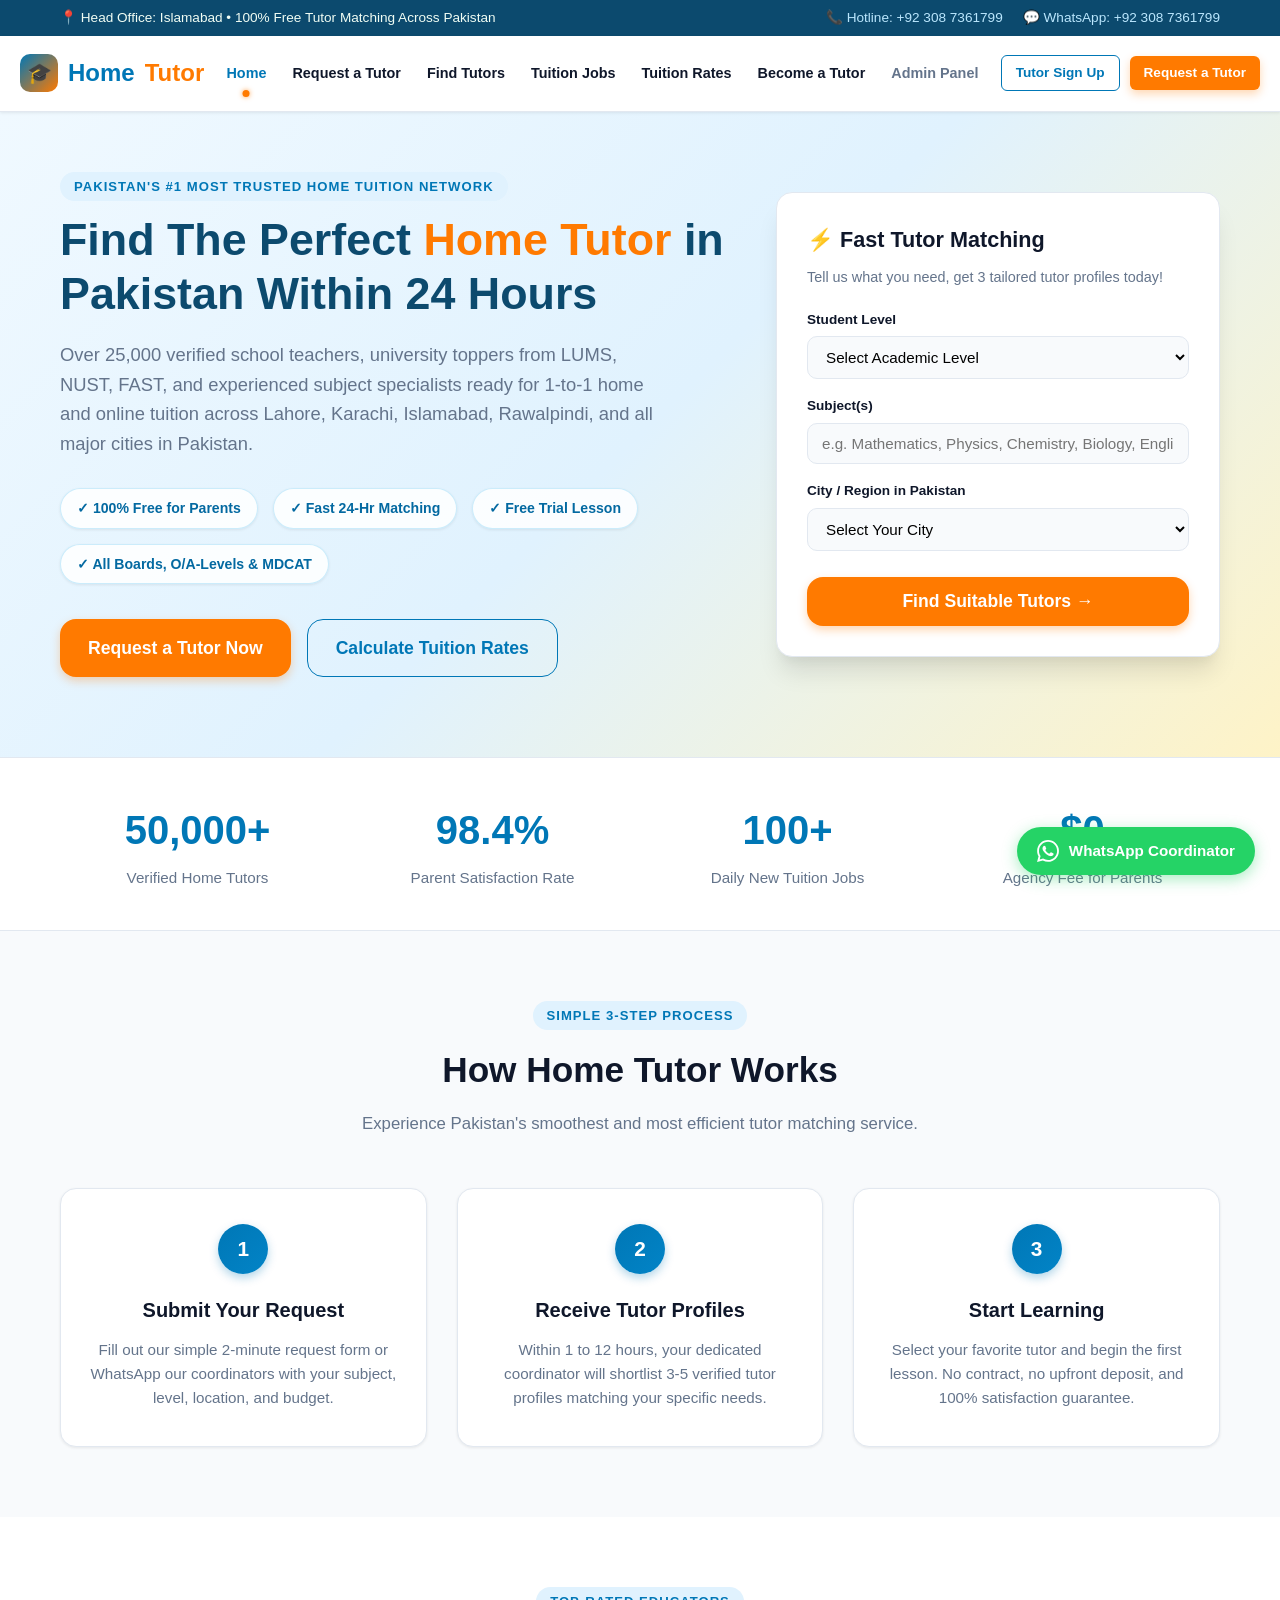
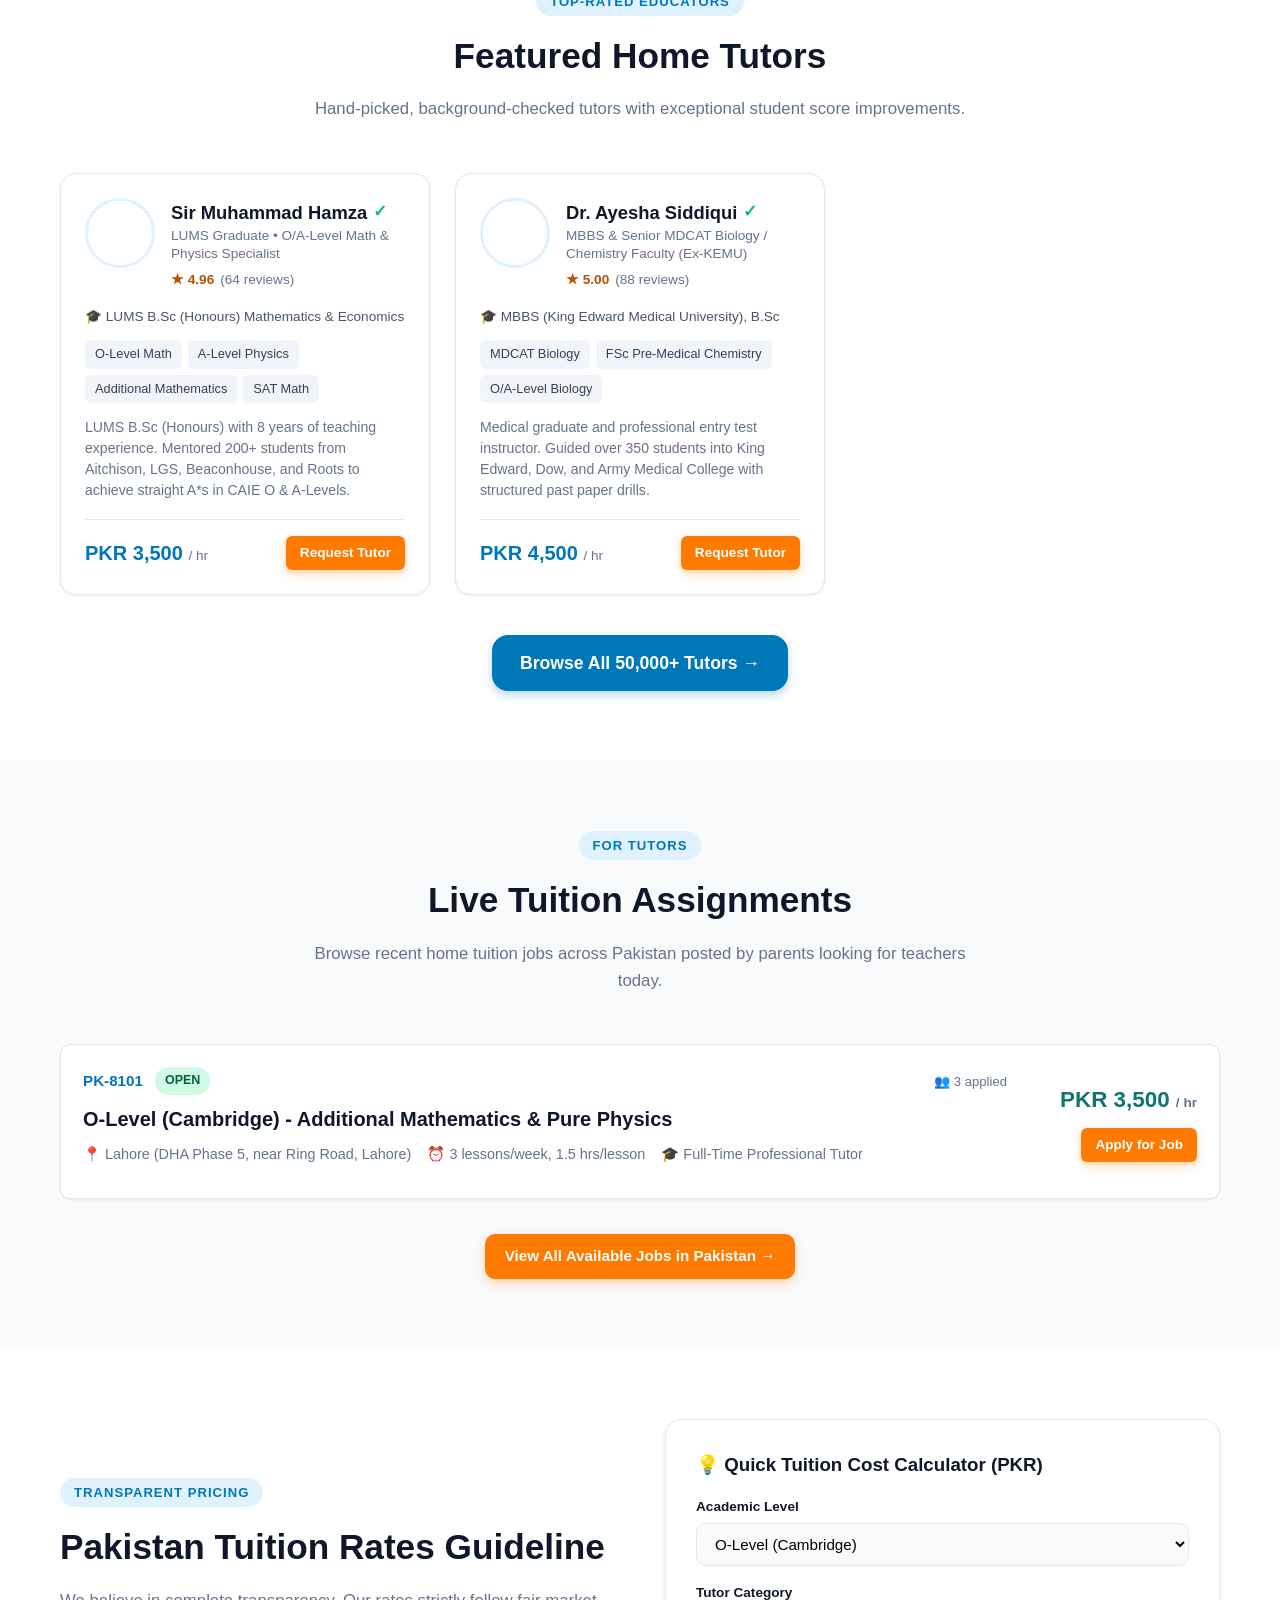
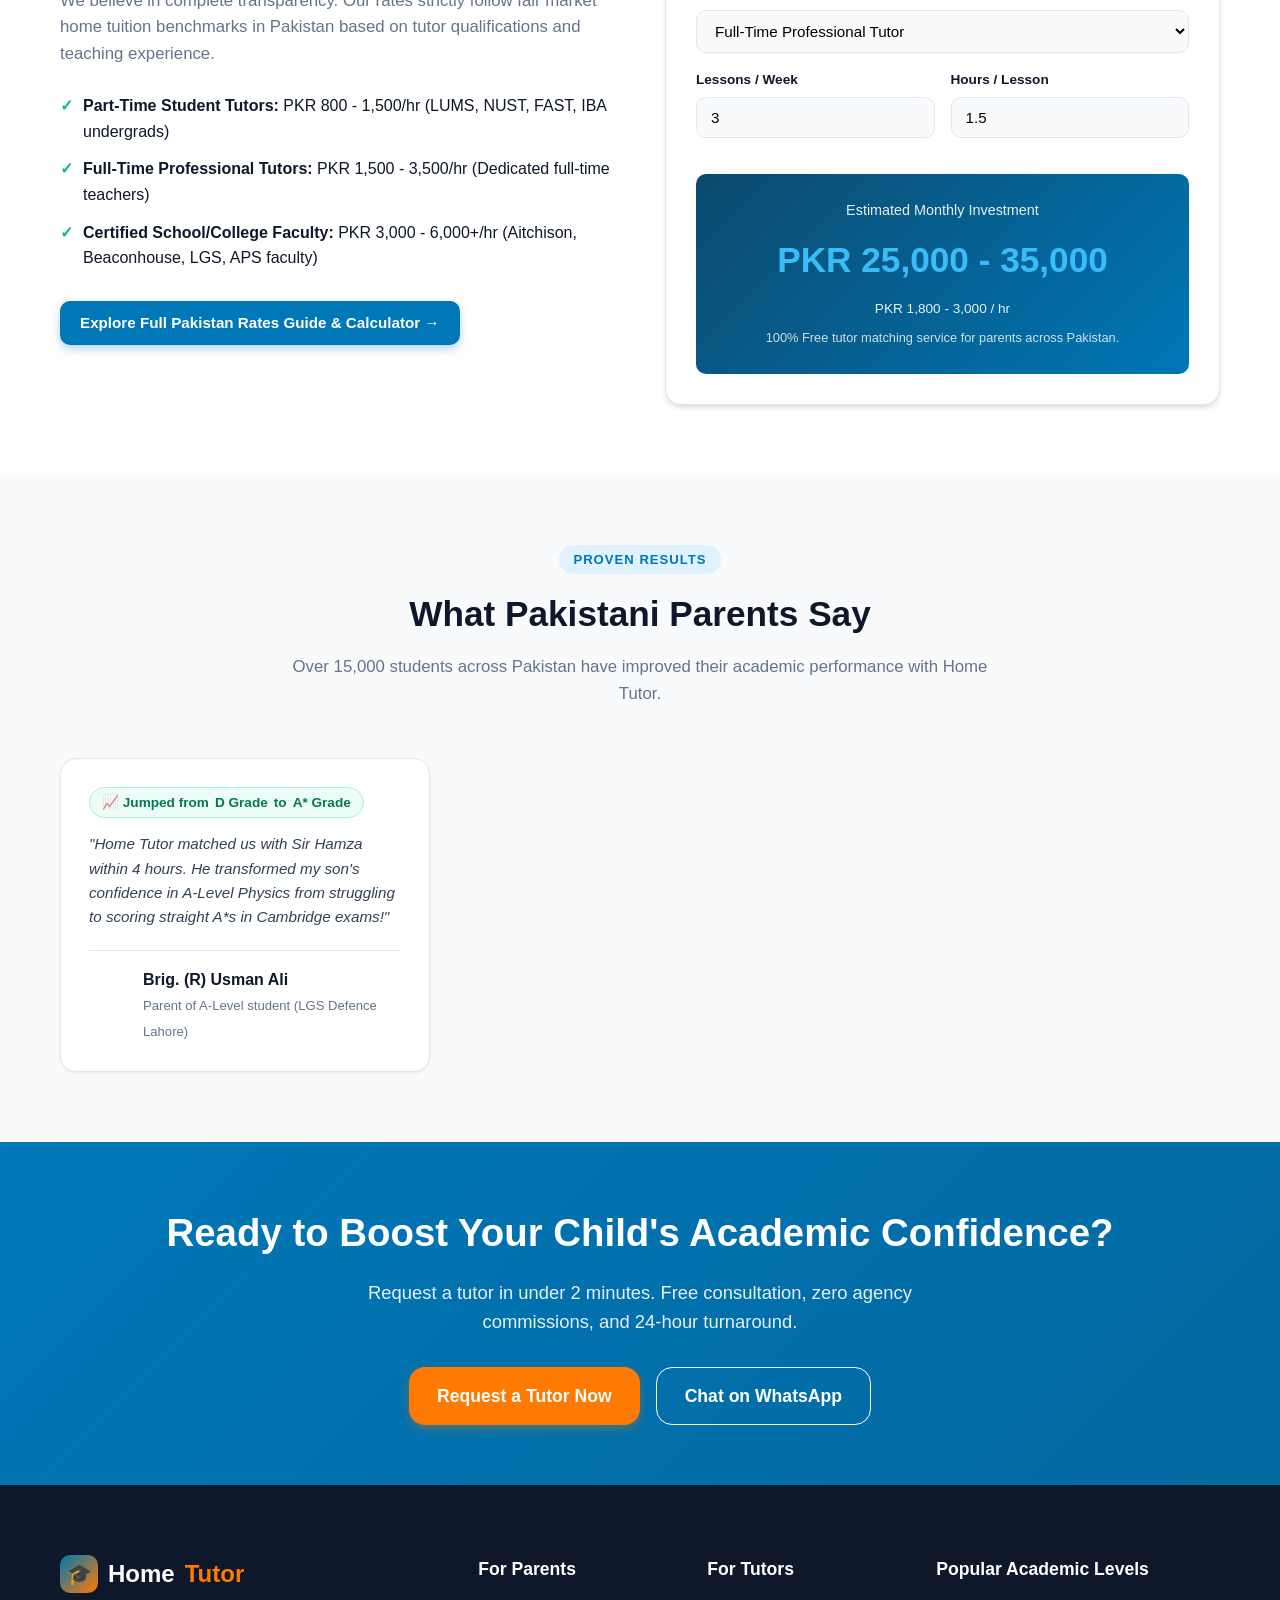
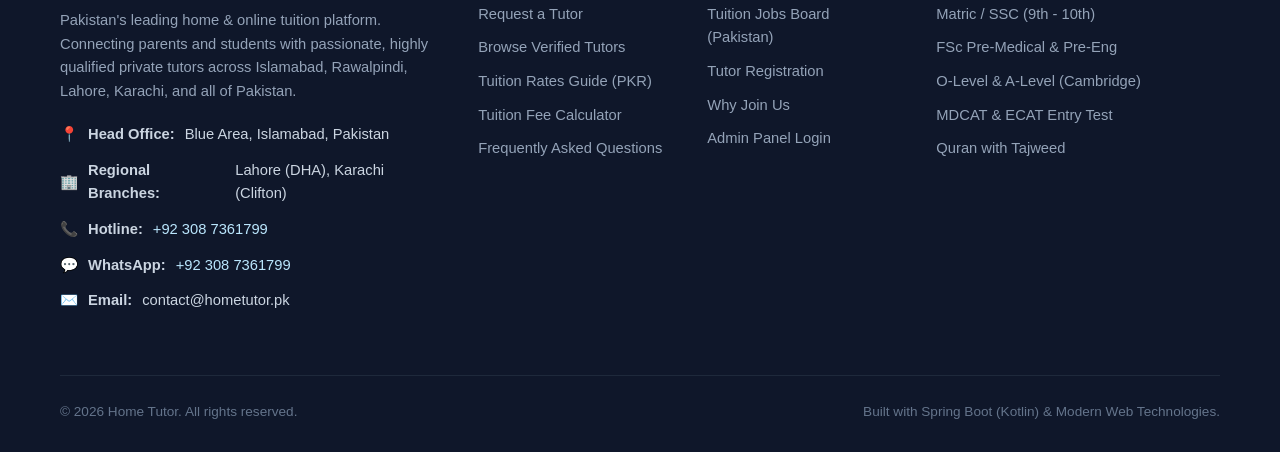
==== commit 3de45aff: "implement responsive for screen" ====
--- a/index.html
+++ b/index.html
@@ -225,7 +225,7 @@
   <!-- Tuition Rates Overview & Calculator Promo -->
   <section class="section" style="background: var(--bg-white);">
     <div class="container">
-      <div style="display: grid; grid-template-columns: 1fr 1fr; gap: 50px; align-items: center;">
+      <div class="rates-promo-grid">
         <div>
           <span class="section-tag">Transparent Pricing</span>
           <h2 class="section-title" style="text-align: left;">Pakistan Tuition Rates Guideline</h2>
@@ -274,7 +274,7 @@
               </select>
             </div>
 
-            <div style="display: grid; grid-template-columns: 1fr 1fr; gap: 15px;">
+            <div class="form-row-2col">
               <div class="form-group">
                 <label>Lessons / Week</label>
                 <input type="number" id="calcLessons" class="form-control" value="3" min="1" max="7" />
@@ -420,7 +420,7 @@
           <label>Email Address</label>
           <input type="email" id="modalParentEmail" class="form-control" placeholder="e.g. parent@gmail.com" />
         </div>
-        <div style="display: grid; grid-template-columns: 1fr 1fr; gap: 12px;">
+        <div class="form-row-2col">
           <div class="form-group">
             <label>Student Level</label>
             <input type="text" id="modalStudentLevel" class="form-control" required placeholder="e.g. Secondary 3" />
--- a/css/responsive.css
+++ b/css/responsive.css
@@ -1,17 +1,70 @@
-/* Responsive Media Queries */
-
-/* Hamburger Button */
+/* ==============================================================================
+   Home Tutor Pakistan - Comprehensive Responsive Multi-Device Stylesheet
+   Devices Supported:
+   - Ultra-wide & Desktop (> 1200px)
+   - Laptops & Tablets Landscape (1024px - 1200px)
+   - Tablets & iPad Portrait (768px - 1024px)
+   - Large Mobile & Phablets (480px - 768px)
+   - Compact Mobile (<= 480px: iPhone SE, Galaxy S, 320px-414px)
+   ============================================================================== */
+
+/* Base Layout Helpers */
+.form-row-2col {
+  display: grid;
+  grid-template-columns: 1fr 1fr;
+  gap: 16px;
+}
+
+.tutors-page-layout {
+  display: grid;
+  grid-template-columns: 280px 1fr;
+  gap: 30px;
+  align-items: start;
+}
+
+.tutors-sidebar {
+  background: white;
+  border: 1px solid var(--border-color);
+  border-radius: 12px;
+  padding: 24px;
+  position: sticky;
+  top: 95px;
+  box-shadow: var(--shadow-sm);
+}
+
+.rates-promo-grid {
+  display: grid;
+  grid-template-columns: 1fr 1fr;
+  gap: 50px;
+  align-items: center;
+}
+
+.tutor-tiers-grid {
+  display: grid;
+  grid-template-columns: repeat(3, 1fr);
+  gap: 25px;
+  margin-bottom: 60px;
+}
+
+.assignments-filter-row {
+  display: grid;
+  grid-template-columns: 2fr 1fr;
+  gap: 15px;
+}
+
+/* Hamburger Navigation Toggle Button */
 .hamburger {
   display: none;
   flex-direction: column;
   justify-content: space-around;
-  width: 28px;
-  height: 24px;
+  width: 32px;
+  height: 26px;
   background: transparent;
   border: none;
   cursor: pointer;
-  padding: 0;
-  z-index: 101;
+  padding: 2px;
+  z-index: 1001;
+  -webkit-tap-highlight-color: transparent;
 }
 
 .hamburger span {
@@ -19,11 +72,11 @@
   height: 3px;
   background-color: var(--text-dark);
   border-radius: 2px;
-  transition: var(--transition);
+  transition: transform 0.3s ease, opacity 0.3s ease;
 }
 
 .hamburger.open span:nth-child(1) {
-  transform: rotate(45deg) translate(5px, 6px);
+  transform: rotate(45deg) translate(6px, 6px);
 }
 
 .hamburger.open span:nth-child(2) {
@@ -31,24 +84,135 @@
 }
 
 .hamburger.open span:nth-child(3) {
-  transform: rotate(-45deg) translate(5px, -6px);
-}
-
-/* Tablet (max-width: 992px) */
+  transform: rotate(-45deg) translate(6px, -6px);
+}
+
+/* ==============================================================================
+   1. TABLET & LAPTOP BREAKPOINT (max-width: 1080px)
+   ============================================================================== */
+@media (max-width: 1080px) {
+  .hamburger {
+    display: flex;
+  }
+
+  .navbar .container {
+    height: 70px;
+  }
+
+  /* Full-screen Slide-down / Fixed Mobile Drawer */
+  .nav-menu {
+    position: fixed;
+    top: 70px;
+    left: 0;
+    right: 0;
+    bottom: 0;
+    background: #ffffff;
+    flex-direction: column;
+    padding: 24px 20px 40px;
+    align-items: stretch;
+    gap: 8px;
+    display: none;
+    border-top: 1px solid var(--border-color);
+    box-shadow: 0 15px 30px rgba(0, 0, 0, 0.15);
+    z-index: 1000;
+    overflow-y: auto;
+    -webkit-overflow-scrolling: touch;
+  }
+
+  .nav-menu.open {
+    display: flex;
+  }
+
+  .nav-menu li {
+    width: 100%;
+  }
+
+  .nav-menu .nav-link {
+    display: flex;
+    align-items: center;
+    justify-content: space-between;
+    width: 100%;
+    padding: 12px 14px;
+    font-size: 1.05rem;
+    font-weight: 600;
+    color: #1e293b;
+    border-radius: 8px;
+    border-bottom: 1px solid #f1f5f9;
+  }
+
+  .nav-menu .nav-link:hover,
+  .nav-menu .nav-link.active {
+    background: #f0f9ff;
+    color: var(--primary);
+  }
+
+  .nav-menu .nav-link.active::after {
+    display: none; /* Hide bottom dot in vertical drawer list */
+  }
+
+  .nav-actions {
+    display: none; /* Hidden from top navbar bar; rendered in mobile drawer */
+  }
+
+  .nav-menu.open .nav-actions-mobile {
+    display: flex !important;
+    flex-direction: column;
+    gap: 12px;
+    margin-top: 16px;
+    padding-top: 16px;
+    border-top: 2px dashed #e2e8f0;
+  }
+
+  .nav-menu.open .nav-actions-mobile .btn {
+    width: 100%;
+    text-align: center;
+    padding: 12px;
+    font-size: 1rem;
+  }
+}
+
+/* ==============================================================================
+   2. MID-TABLET BREAKPOINT (max-width: 992px)
+   ============================================================================== */
 @media (max-width: 992px) {
   .hero .container {
     grid-template-columns: 1fr;
-    gap: 40px;
+    gap: 36px;
+  }
+
+  .hero-card {
+    max-width: 580px;
+    margin: 0 auto;
+    width: 100%;
+  }
+
+  .tutors-page-layout {
+    grid-template-columns: 1fr;
+    gap: 25px;
+  }
+
+  .tutors-sidebar {
+    position: static;
+  }
+
+  .rates-promo-grid {
+    grid-template-columns: 1fr;
+    gap: 35px;
+  }
+
+  .tutor-tiers-grid {
+    grid-template-columns: 1fr;
+    gap: 20px;
   }
 
   .stats-grid {
     grid-template-columns: repeat(2, 1fr);
-    gap: 30px;
+    gap: 25px;
   }
 
   .steps-grid {
     grid-template-columns: 1fr;
-    gap: 25px;
+    gap: 20px;
   }
 
   .footer-grid {
@@ -73,86 +237,244 @@
   }
 }
 
-/* Navigation Breakpoint (max-width: 1080px) */
-@media (max-width: 1080px) {
-  .hamburger {
-    display: flex;
-  }
-
-  .nav-menu {
-    position: fixed;
-    top: 75px;
-    left: 0;
-    right: 0;
-    bottom: 0;
-    background: var(--bg-white);
-    flex-direction: column;
-    padding: 30px 20px;
-    align-items: stretch;
-    gap: 15px;
-    display: none;
-    border-top: 1px solid var(--border-color);
-    box-shadow: var(--shadow-lg);
-    z-index: 999;
-  }
-
-  .nav-menu.open {
-    display: flex;
-  }
-
-  .nav-actions {
-    display: none;
-  }
-
-  .nav-menu.open .nav-actions-mobile {
-    display: flex !important;
-    flex-direction: column;
-    gap: 12px;
-    margin-top: 20px;
-  }
-}
-
-/* Mobile (max-width: 768px) */
+/* ==============================================================================
+   3. MOBILE PHONES & PHABLETS (max-width: 768px)
+   ============================================================================== */
 @media (max-width: 768px) {
+  /* Prevent iOS zoom on input focus by ensuring at least 16px */
+  input[type="text"],
+  input[type="email"],
+  input[type="password"],
+  input[type="number"],
+  input[type="tel"],
+  select,
+  textarea {
+    font-size: 16px !important;
+  }
+
   .top-bar-left {
     display: none;
   }
 
+  .top-bar {
+    padding: 6px 0;
+    font-size: 0.8rem;
+  }
+
   .top-bar .container {
     justify-content: center;
+    gap: 12px;
+  }
+
+  .top-bar-right {
+    gap: 12px;
+    flex-wrap: wrap;
+    justify-content: center;
+  }
+
+  .hero {
+    padding: 35px 0 50px;
   }
 
   .hero-content h1 {
     font-size: 2.1rem;
+    line-height: 1.25;
+  }
+
+  .hero-subtitle {
+    font-size: 0.98rem;
+    line-height: 1.5;
+    margin-bottom: 22px;
+  }
+
+  .hero-badges {
+    gap: 8px;
+    margin-bottom: 25px;
+  }
+
+  .hero-badge-item {
+    font-size: 0.8rem;
+    padding: 6px 12px;
+  }
+
+  .hero-card {
+    padding: 22px 18px;
+  }
+
+  .tutor-grid {
+    grid-template-columns: 1fr;
+  }
+
+  .tutor-card {
+    padding: 20px 16px;
+  }
+
+  .assignments-filter-row {
+    grid-template-columns: 1fr;
+    gap: 10px;
+  }
+
+  .testimonial-grid {
+    grid-template-columns: 1fr;
   }
 
   .stats-grid {
     grid-template-columns: 1fr 1fr;
-    gap: 20px;
+    gap: 16px;
   }
 
   .footer-grid {
     grid-template-columns: 1fr;
-    gap: 30px;
-  }
-
-  .wizard-progress {
-    flex-wrap: wrap;
-    gap: 10px;
-  }
-
-  .tutor-grid {
-    grid-template-columns: 1fr;
-  }
-
+    gap: 28px;
+  }
+
+  .modal-content {
+    width: 95%;
+    max-height: 90vh;
+    padding: 22px 16px;
+  }
+
+  .rates-table th,
+  .rates-table td {
+    padding: 12px 14px;
+    font-size: 0.85rem;
+  }
+
+  /* Compact Floating WhatsApp button on Mobile */
   .whatsapp-float span {
     display: none;
   }
 
   .whatsapp-float {
-    padding: 14px;
+    width: 52px;
+    height: 52px;
+    padding: 0;
+    justify-content: center;
     border-radius: 50%;
-    bottom: 20px;
-    right: 20px;
-  }
-}
+    bottom: 18px;
+    right: 18px;
+    font-size: 1.4rem;
+  }
+}
+
+/* ==============================================================================
+   4. SMALL MOBILE SCREENS & TWO-COLUMN FORM STACKING (max-width: 600px)
+   ============================================================================== */
+@media (max-width: 600px) {
+  .form-row-2col {
+    grid-template-columns: 1fr;
+    gap: 12px;
+  }
+
+  .calc-card {
+    padding: 22px 16px;
+  }
+
+  .login-container-card {
+    padding: 25px 18px;
+    margin: 25px auto 40px;
+  }
+
+  .region-tabs {
+    flex-wrap: nowrap;
+    overflow-x: auto;
+    -webkit-overflow-scrolling: touch;
+    padding-bottom: 8px;
+    gap: 8px;
+  }
+
+  .region-tab {
+    white-space: nowrap;
+    flex-shrink: 0;
+    padding: 6px 14px;
+    font-size: 0.82rem;
+  }
+
+  .admin-tabs {
+    flex-wrap: nowrap;
+    overflow-x: auto;
+    -webkit-overflow-scrolling: touch;
+    padding-bottom: 8px;
+    gap: 8px;
+  }
+
+  .admin-tab-btn {
+    white-space: nowrap;
+    flex-shrink: 0;
+    padding: 8px 14px;
+    font-size: 0.85rem;
+  }
+
+  .wizard-progress {
+    gap: 6px;
+  }
+
+  .wizard-progress::before {
+    display: none; /* Hide background bar line on narrow phones to avoid misalignments */
+  }
+
+  .wizard-step-indicator {
+    padding: 0 4px;
+  }
+
+  .wizard-step-indicator .step-circle {
+    width: 30px;
+    height: 30px;
+    font-size: 0.85rem;
+  }
+
+  .wizard-step-indicator .step-label {
+    font-size: 0.72rem;
+    max-width: 70px;
+    text-align: center;
+    line-height: 1.2;
+  }
+}
+
+/* ==============================================================================
+   5. COMPACT PHONES (max-width: 480px: iPhone SE, Galaxy S, 320px-400px)
+   ============================================================================== */
+@media (max-width: 480px) {
+  .container {
+    padding: 0 14px;
+  }
+
+  .logo {
+    font-size: 1.3rem;
+  }
+
+  .logo-icon {
+    width: 32px;
+    height: 32px;
+    font-size: 1.1rem;
+  }
+
+  .section {
+    padding: 40px 0;
+  }
+
+  .hero-content h1 {
+    font-size: 1.75rem;
+  }
+
+  .section-title {
+    font-size: 1.6rem;
+  }
+
+  .stat-card {
+    padding: 16px 12px;
+  }
+
+  .stat-number {
+    font-size: 1.8rem;
+  }
+
+  .btn-lg {
+    padding: 12px 20px;
+    font-size: 0.98rem;
+  }
+
+  .top-bar-right a {
+    font-size: 0.76rem;
+  }
+}
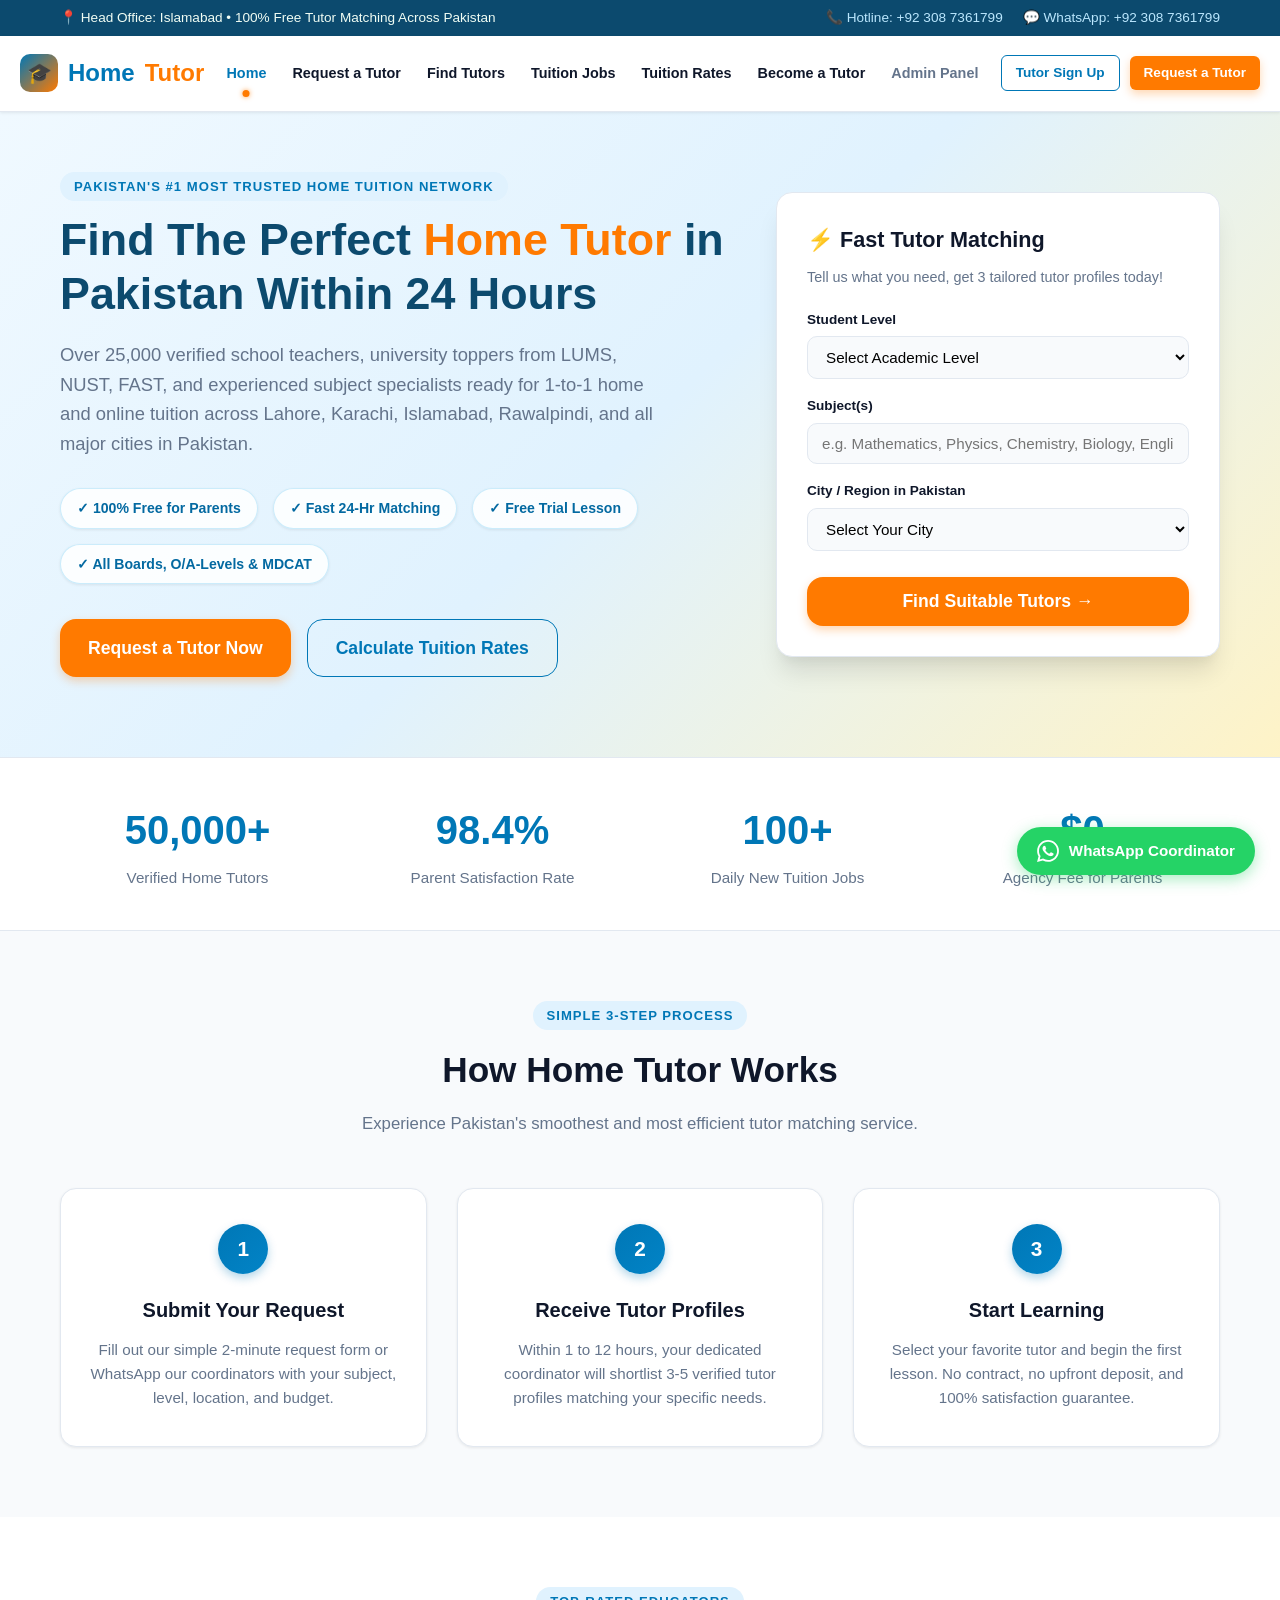
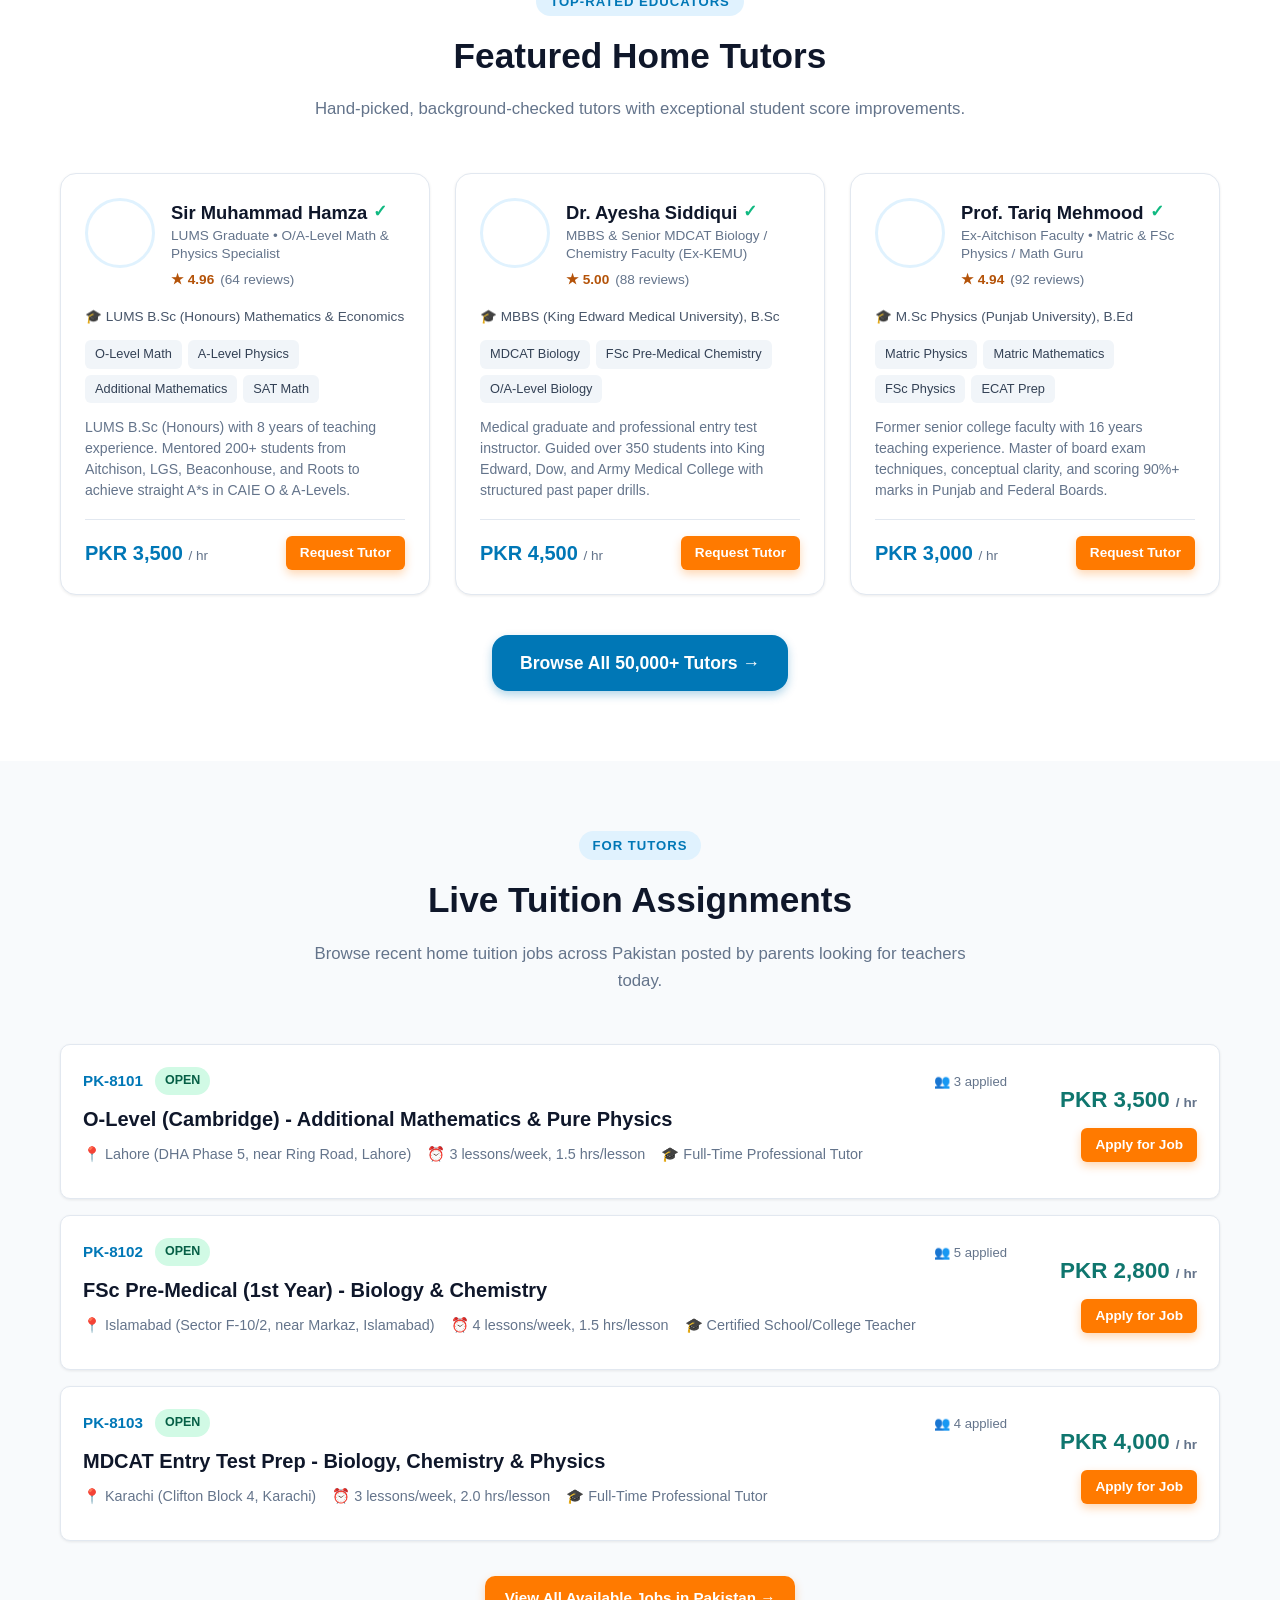
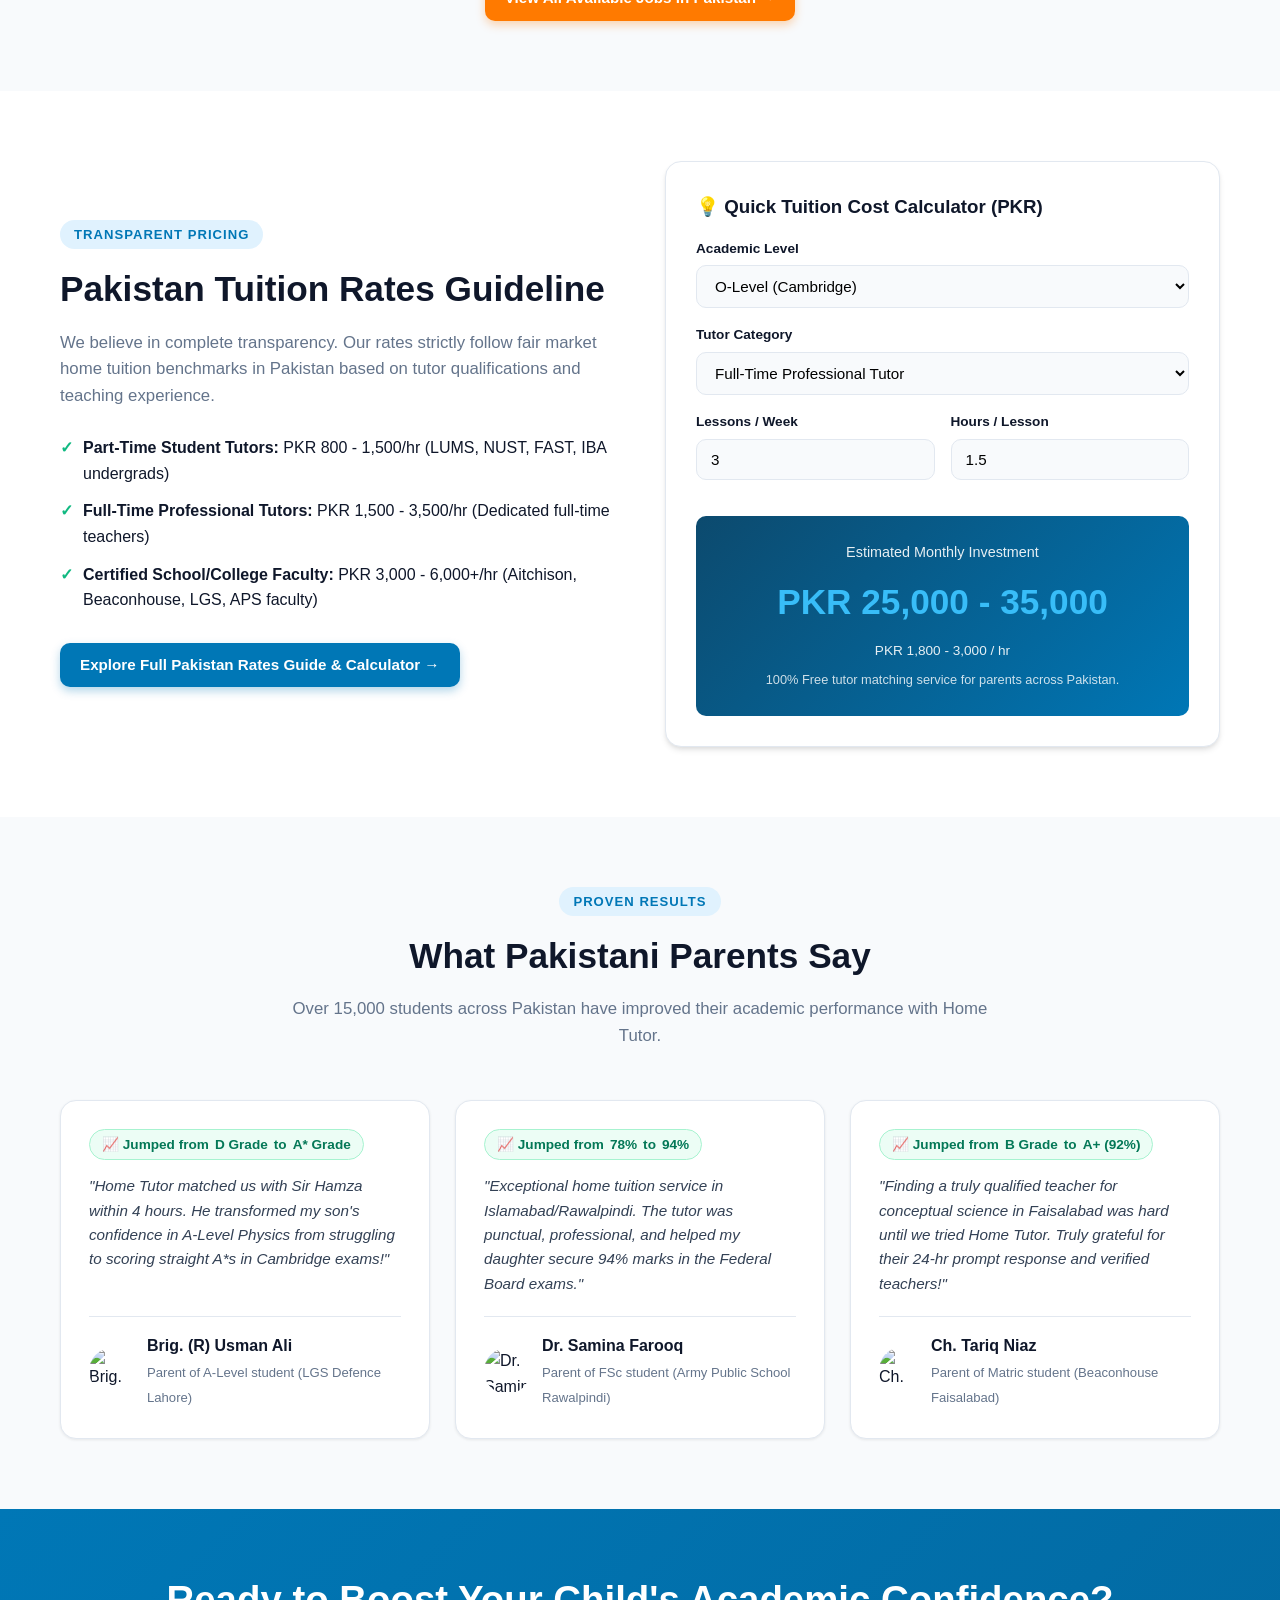
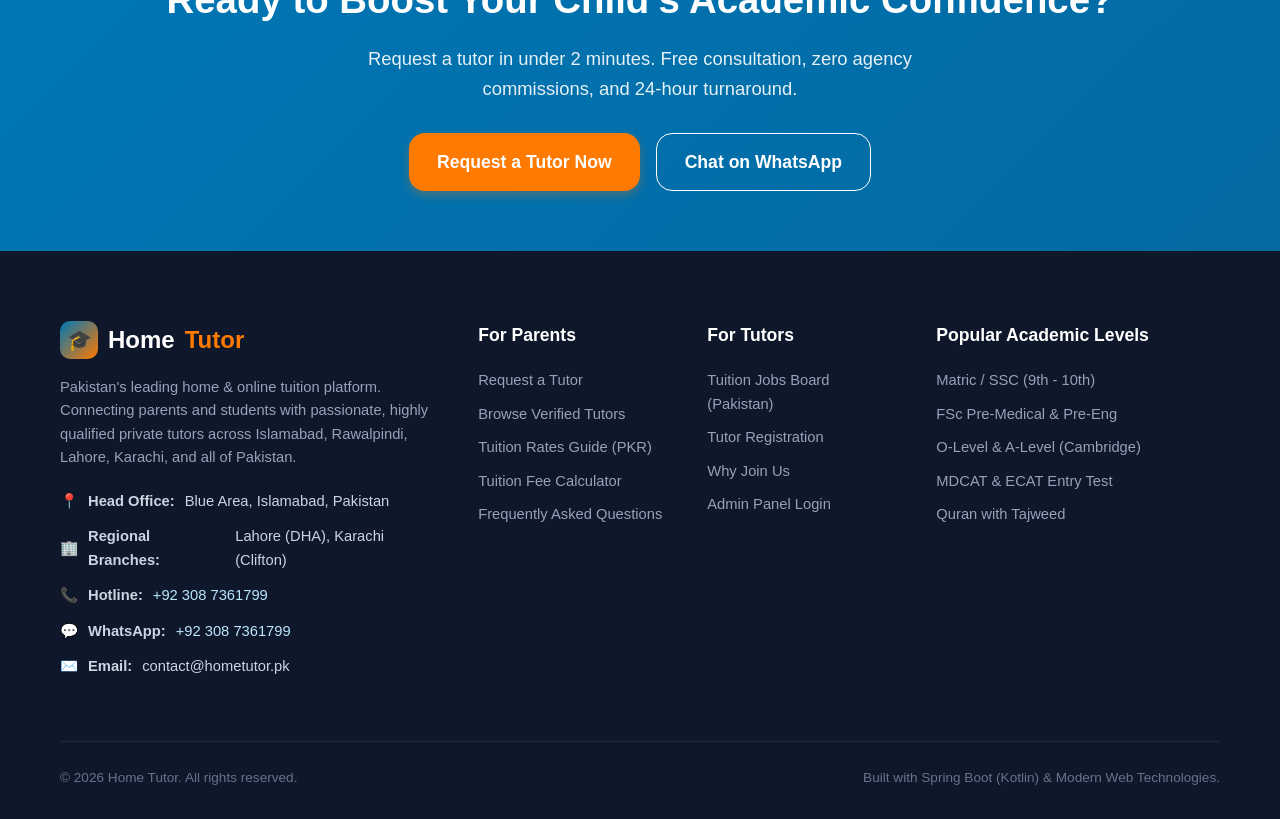
==== commit 0685b232: "fix bugs" ====
--- a/index.html
+++ b/index.html
@@ -468,7 +468,7 @@
               🎓 ${escapeHtml(tutor.education)}
             </div>
             <div class="tutor-tags">
-              ${tutor.subjects.map(s => `<span class="tutor-tag">${escapeHtml(s)}</span>`).join('')}
+              ${(Array.isArray(tutor.subjects) ? tutor.subjects : (tutor.subjects ? String(tutor.subjects).split(',') : [])).map(s => `<span class="tutor-tag">${escapeHtml(s.trim())}</span>`).join('')}
             </div>
             <p class="tutor-bio">${escapeHtml(tutor.bio)}</p>
             <div class="tutor-footer">
